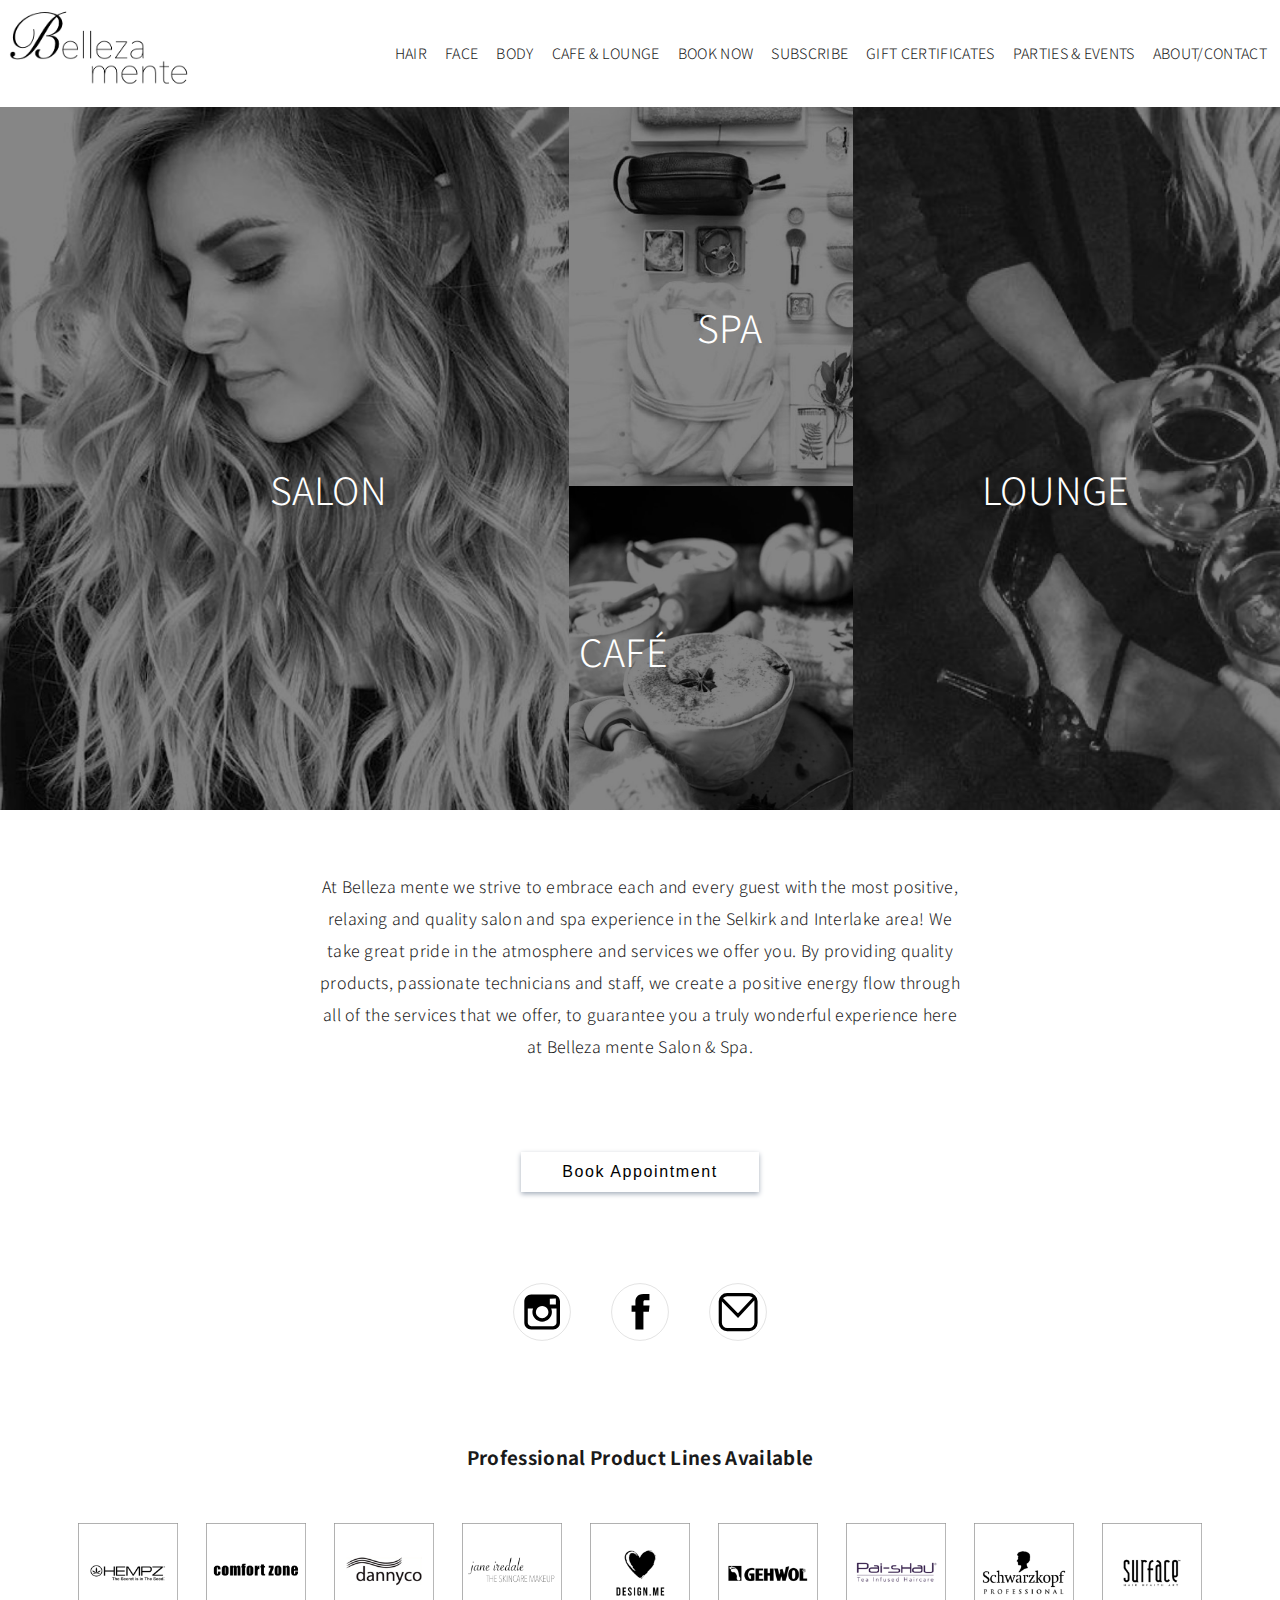
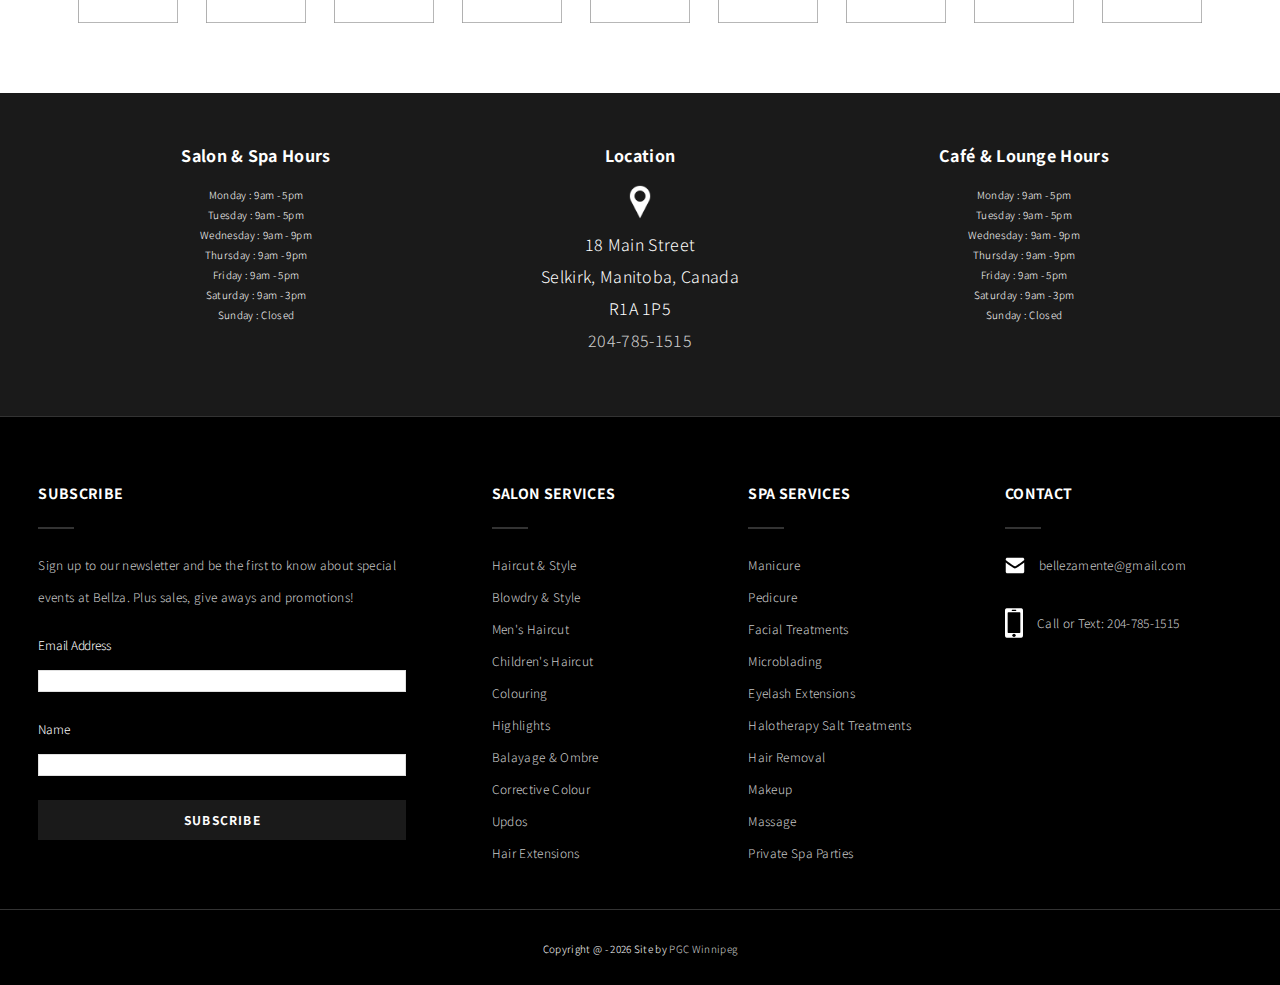
==== index.html @ ae1679a2 "remove botox" ====
<!DOCTYPE html>
<html lang="en">
    <head>
        <meta charset="UTF-8">
        <meta name="viewport" content="width=device-width, initial-scale=1, maximum-scale=1">
        <title>Belleza Mente Salon &amp; Spa </title>
        <meta name="description" content="Hair Salon, Spa, Café and lounge located in Selkirk Manitoba serving Selkirk, Winnipeg and the Interlake. Services include manicure, pedicure, massage, hair color, microblading, lash extensions &amp; more. ">
		<link href="//cdn-images.mailchimp.com/embedcode/classic-10_7.css" rel="stylesheet" type="text/css">
			<style type="text/css">
				#mc_embed_signup{clear:left; font:14px;}
				/* Add your own Mailchimp form style overrides in your site stylesheet or in this style block.
				We recommend moving this block and the preceding CSS link to the HEAD of your HTML file. */
			</style>
		<link href="./main.css" rel="stylesheet">
		<link href="https://fonts.googleapis.com/css?family=Noto+Sans+KR:300,700&display=swap" rel="stylesheet">
		<link rel="icon" href="favicon.ico" type="image/x-icon"/>
		<link rel="apple-touch-icon" sizes="180x180" href="/apple-touch-icon.png">
		<link rel="icon" type="image/png" sizes="32x32" href="/favicon-32x32.png">
		<link rel="icon" type="image/png" sizes="16x16" href="/favicon-16x16.png">
		<link rel="manifest" href="/site.webmanifest">
		
    </head>
    <body>
		<div class="homeContainer">
			<nav class="subPageNav lashPageNav aboutNav">
				<a href="index.html"><img class="logo" src="images/logo-twoline.png"></a>
				<ul class="menuLinks lashPageLinks">
					<li class="navLink"><a href="hair.html" class="link">HAIR</a></li>
					<li class="dropdown"><a href="#" class="linkStyle linksSubPages dropbtn">FACE</a>
								<div class="dropdownContent studiosDropdown">
								  <a href="make-up-and-facials.html">MAKEUP &amp; FACIALS</a>
								  <a href="lashesandbrows.html">LASHES &amp; BROWS</a>
								</div>
							</li>
					<li class="dropdown"><a href="#" class="linkStyle linksSubPages dropbtn">BODY</a>
								<div class="dropdownContent studiosDropdown">
								  <a href="hair-removal.html">HAIR REMOVAL</a>
								  <a href="massage-and-salt-therapy.html">HALO SALT THERAPY</a>
								  <a href="massage-and-salt-therapy.html">MASSAGE</a>
								  <a href="handsandfeet.html">HANDS &amp; FEET</a>
								</div>
							</li>
					<li class="navLink"><a href="cafe.html" class="link">CAFE &amp; LOUNGE</a></li>
					<li class="navLink"><a href="book.html" class="link">BOOK NOW</a></li>
					<li class="navLink"><a href="book.html#subscribe" class="link">SUBSCRIBE</a></li>
					<li class="navLink"><a href="book.html#buyGC" class="link">GIFT CERTIFICATES</a></li>
					
					<li class="navLink"><a href="events-and-parties.html" class="link">PARTIES &amp; EVENTS</a></li>
					<li class="navLink"><a href="about-contact.html" class="link">ABOUT/CONTACT</a></li>
				</ul>
			</nav>
			<div class="menu-wrap">
					<img src="images/belleza-mente-white-logo.png" class="mobileLogo">
						<input type="checkbox" class="toggler">
						<div class="hamburger"><div></div></div>
						<div class="menu">
						  <div>
							<div>
							  <ul>
								<li><a href="index.html" class="linkStyle linksSubPages current">Home</a></li>
								  <li><a href="book.html" class="linkStyle linksSubPages">Book Now</a></li>
								<li><a href="hair.html" class="linkStyle linksSubPages">Hair</a></li>
								<li><a href="handsandfeet.html" class="linkStyle linksSubPages">Hands &amp; Feet</a></li>
								<li><a href="make-up-and-facials.html" class="linkStyle linksSubPages">Makeup &amp; Facials</a></li>
								  <li><a href="lashesandbrows.html" class="linkStyle linksSubPages">Lashes &amp; Brows</a></li>
								  <li><a href="hair-removal.html" class="linkStyle linksSubPages">Hair Removal</a></li>
								  <li><a href="events-and-parties.html" class="linkStyle linksSubPages">Parties &amp; Events</a></li>
								<li><a href="book.html#subscribe" class="linkStyle linksSubPages">Subscribe</a></li>
								<li><a href="about-contact.html" class="linkStyle linksSubPages">About/Contact</a></li>
								  <li><a href="cafe.html" class="linkStyle linksSubPages">Cafe &amp; Lounge</a></li>
								<li><a href="massage-and-salt-therapy.html" class="linkStyle linksSubPages">Salt Therapy &amp; Massage</a></li>
								

							  </ul>
							</div>
						  </div>
						</div>
					  </div>
			<div class="homeGallery">
				<div class="imageContainer hairContainer"><div class="hairPic image"></div></div>
				<div class="imageText hairPicText"><a href="hair.html" class="imageText">Salon</a></div>
				<div class="imageContainer cafeContainer"><div class="cafePic image"></div></div>
				<div class="imageText cafePicText"><a href="cafe.html" class="imageText">Café</a></div>
				<div class="imageContainer loungeContainer"><div class="loungePic image"></div></div>
				<div class="imageText loungePicText"><a href="cafe.html" class="imageText">Lounge</a></div>
				<div class="imageContainer spaContainer"><div class="spaPic image"></div></div>
				<div class="imageText spaPicText"><a href="handsandfeet.html" class="imageText">Spa</a></div>
			</div>
			<img src="images/belleza-mobile-logo.png" class="blackMobileLogo">
			
			
			<div class="welcomeText">
				<p>At Belleza mente we strive to embrace each and every guest with the most positive, relaxing and quality salon and spa experience in the Selkirk and Interlake area! We take great pride in the atmosphere and services we offer you.  By providing quality products, passionate technicians and staff, we create a positive energy flow through all of the services that we offer, to guarantee you a truly wonderful experience here at Belleza mente Salon &amp; Spa.</p>
			</div>
			<div class="button lashButton"><a href="book.html"><button>Book Appointment</button></a></div>
			<div class="social">
				<a href="https://www.instagram.com/bellezamentesalonandspa/?hl=en" target="_blank">
					<svg class="socialIconSvg" width="60px" height="60px" viewBox="0 0 75 75" version="1.1" xmlns="http://www.w3.org/2000/svg" xmlns:xlink="http://www.w3.org/1999/xlink">
					<g id="Page-1" stroke="none" stroke-width="1" fill="none" fill-rule="evenodd">
						<g id="instagram" fill-rule="nonzero">
							<g id="Group" transform="translate(2.000000, 2.000000)">
								<circle id="Oval" stroke-opacity="0.145465353" stroke="#000000" cx="35.5" cy="35.5" r="35.5"></circle>
								<g id="instagram-icon" class="iconColor" transform="translate(13.000000, 13.000000)" fill="#000000">
									<path d="M36.3726,0.733235294 L9,0.733235294 C4.2453,0.733235294 0.3771,4.52470588 0.3771,9.18617647 L0.3771,18.1155882 L0.3771,36.0229412 C0.3771,40.6844118 4.2453,44.4758824 9,44.4758824 L36.3735,44.4758824 C41.1282,44.4758824 44.9955,40.6844118 44.9955,36.0229412 L44.9955,18.1147059 L44.9955,9.18529412 C44.9946,4.52382353 41.1273,0.733235294 36.3726,0.733235294 Z M38.8458,5.77411765 L39.8322,5.77058824 L39.8322,6.73323529 L39.8322,13.185 L32.2947,13.2088235 L32.2686,5.79529412 L38.8458,5.77411765 Z M16.3179,18.1147059 C17.7471,16.1761765 20.0655,14.9047059 22.6863,14.9047059 C25.3071,14.9047059 27.6255,16.1761765 29.0529,18.1147059 C29.9826,19.38 30.5397,20.9276471 30.5397,22.6041176 C30.5397,26.8491176 27.0135,30.3026471 22.6854,30.3026471 C18.3546,30.3026471 14.832,26.8491176 14.832,22.6041176 C14.8329,20.9276471 15.3882,19.38 16.3179,18.1147059 Z M40.6476,36.0220588 C40.6476,38.3347059 38.7297,40.2132353 36.3726,40.2132353 L9,40.2132353 C6.642,40.2132353 4.7241,38.3347059 4.7241,36.0220588 L4.7241,18.1147059 L11.3841,18.1147059 C10.809,19.5017647 10.4859,21.0167647 10.4859,22.6041176 C10.4859,29.1979412 15.9579,34.5661765 22.6863,34.5661765 C29.4138,34.5661765 34.8858,29.1979412 34.8858,22.6041176 C34.8858,21.0167647 34.5609,19.5017647 33.9858,18.1147059 L40.6476,18.1147059 L40.6476,36.0220588 Z" id="Shape"></path>
								</g>
							</g>
						</g>
					</g>
				</svg>
				</a>
				
				<a href="https://www.facebook.com/bellezamentesalonspa/" target="_blank"><svg class="socialIconSvg" width="60px" height="60px" viewBox="0 0 75 75" version="1.1" xmlns="http://www.w3.org/2000/svg" xmlns:xlink="http://www.w3.org/1999/xlink">
					<g id="Page-1" stroke="none" stroke-width="1" fill="none" fill-rule="evenodd">
						<g id="facebook">
							<g id="Group" transform="translate(2.000000, 2.000000)">
								<circle id="Oval" stroke-opacity="0.145465353" stroke="#000000" fill-rule="nonzero" cx="35.5" cy="35.5" r="35.5"></circle>
								<g id="facebook-icon-white-copy" class="iconColor" transform="translate(24.000000, 13.000000)" fill="#000000">
									<path d="M23.43,14.4541837 L15.785,14.4541837 L15.785,9.8494898 C15.785,8.12020408 17.033,7.71704082 17.912,7.71704082 L23.307,7.71704082 L23.307,0.114795918 L15.877,0.0881632653 C7.629,0.0881632653 5.752,5.75816327 5.752,9.38663265 L5.752,14.4541837 L0.982,14.4541837 L0.982,22.2878571 L5.752,22.2878571 L5.752,44.4544898 L15.785,44.4544898 C15.785,44.4544898 15.785,32.2218367 15.785,22.2878571 L22.555,22.2878571 L23.43,14.4541837 Z" id="Path"></path>
								</g>
							</g>
						</g>
					</g>
					</svg></a>
				<a href="index.html#emailSubscribe">
					
					<svg class="socialIconSvg" width="60px" height="60px" viewBox="0 0 75 75" version="1.1" xmlns="http://www.w3.org/2000/svg" xmlns:xlink="http://www.w3.org/1999/xlink">
						<g id="Page-1" stroke="none" stroke-width="1" fill="none" fill-rule="evenodd">
							<g id="email-logo" fill-rule="nonzero" stroke="#000000">
								<g id="Group" transform="translate(2.000000, 2.000000)">
									<circle id="Oval" stroke-opacity="0.145465353" cx="35.5" cy="35.5" r="35.5"></circle>
									<g id="instagram-icon-white-copy" transform="translate(13.000000, 13.000000)" stroke-width="4">
										<path d="M36.3726,0.733235294 L9,0.733235294 C4.2453,0.733235294 0.3771,4.52470588 0.3771,9.18617647 L0.3771,18.1155882 L0.3771,36.0229412 C0.3771,40.6844118 4.2453,44.4758824 9,44.4758824 L36.3735,44.4758824 C41.1282,44.4758824 44.9955,40.6844118 44.9955,36.0229412 L44.9955,18.1147059 L44.9955,9.18529412 C44.9946,4.52382353 41.1273,0.733235294 36.3726,0.733235294 Z" id="Shape"></path>
										<polyline id="Path-5" points="2 6.1 22.5 27 43 5"></polyline>
									</g>
								</g>
							</g>
						</g>
					</svg>
				</a>
			
			</div>
			<h3 class="productLinesHeadline">Professional Product Lines Available</h3>
			<div class="productLines">
				<img src="images/hempz-logo.png">
				<img src="images/comfort-zone-logo.png">
				<img src="images/dannyco-logo.png">
				<img src="images/jane-iredale-logo.png">
				<img src="images/design.me-logo.png">
				<img src="images/gehwol-logo.png">
				<img src="images/pai-shaw-logo.png">
				<img src="images/schwarzkopf-logo.png">
				<img src="images/surface-logo.png">
			</div>
		
		</div>
			
		<footer>
			<div class="upperFooter">
			
				<div class="locationSet">
					<h3>Salon &amp; Spa Hours</h3>
					<div class="officeHours">
						<p class="hours">Monday : 9am - 5pm</p>
						<p class="hours">Tuesday : 9am - 5pm</p>
						<p class="hours">Wednesday : 9am - 9pm</p>
						<p class="hours">Thursday : 9am - 9pm</p>
						<p class="hours">Friday : 9am - 5pm</p>
						<p class="hours">Saturday : 9am - 3pm</p>
						<p class="hours">Sunday : Closed</p>
					</div>
				</div>
				<div class="locationSet">
					<h3>Location</h3>
					<img src="images/map-icon.png" class="mapIcon">
					<p>18 Main Street</p>
					<p>Selkirk, Manitoba, Canada</p>
					<p>R1A 1P5</p>
					<p><a href="tel:2047851515">204-785-1515</a></p>
				</div>
				<div class="locationSet">
					<h3>Café &amp; Lounge Hours</h3>
					<div class="officeHours">
						<p class="hours">Monday : 9am - 5pm</p>
						<p class="hours">Tuesday : 9am - 5pm</p>
						<p class="hours">Wednesday : 9am - 9pm</p>
						<p class="hours">Thursday : 9am - 9pm</p>
						<p class="hours">Friday : 9am - 5pm</p>
						<p class="hours">Saturday : 9am - 3pm</p>
						<p class="hours">Sunday : Closed</p>
					</div>
				</div>
			</div>
			<div class="lowerFooterContainer"> 
				<div class="lowerFooter">
					<div class="footerLogo" name="emailSubscribe" id="emailSubscribe">
						<div id="mc_embed_signup">
							<h3 class="lowerFooterHeading">Subscribe</h3>
							<p class="subscriptionDescription">Sign up to our newsletter and be the first to know about special events at Bellza. Plus sales, give aways and promotions!</p>
							<form action="https://bellezamentesalon.us4.list-manage.com/subscribe/post?u=b5dc8f870463a8484b2f41b15&amp;id=987b6c4a99" method="post" id="mc-embedded-subscribe-form" name="mc-embedded-subscribe-form" class="validate" target="_blank" novalidate>
								<div id="mc_embed_signup_scroll">

							<div class="mc-field-group">
								<label for="mce-EMAIL" class="emailFormLabel">Email Address </label>
								<input type="email" value="" name="EMAIL" class="required email" id="mce-EMAIL">
							</div>
							<div class="mc-field-group">
								<label for="mce-FNAME" class="emailFormLabel">Name </label>
								<input type="text" value="" name="FNAME" class="" id="mce-FNAME">
							</div>
								<div id="mce-responses" class="clear">
									<div class="response" id="mce-error-response" style="display:none"></div>
									<div class="response" id="mce-success-response" style="display:none"></div>
								</div>    <!-- real people should not fill this in and expect good things - do not remove this or risk form bot signups-->
								<div style="position: absolute; left: -5000px;" aria-hidden="true"><input type="text" name="b_b5dc8f870463a8484b2f41b15_987b6c4a99" tabindex="-1" value=""></div>
								<div class="clear"><input type="submit" value="Subscribe" name="subscribe" id="mc-embedded-subscribe" class="button"></div>
								</div>
							</form>
						</div>
						
					</div>
					<div class="footerMenu footerChunk">
						<h3 class="lowerFooterHeading">Salon Services</h3>
						<ul>
							<li><a href="hair.html">Haircut &amp; Style</a></li>
							<li><a href="hair.html">Blowdry &amp; Style</a></li>
							<li><a href="hair.html">Men's Haircut</a></li>
							<li><a href="hair.html">Children's Haircut</a></li>
							<li><a href="hair.html">Colouring</a></li>
							<li><a href="hair.html">Highlights</a></li>
							<li><a href="hair.html">Balayage &amp; Ombre</a></li>
							<li><a href="hair.html">Corrective Colour</a></li>
							<li><a href="hair.html">Updos</a></li>
							<li><a href="hair.html">Hair Extensions</a></li>
						</ul>
					</div>
					<div class="footerMenu footerChunk">
						<h3 class="lowerFooterHeading">Spa Services</h3>
						<ul>
							<li><a href="handsandfeet.html">Manicure</a></li>
							<li><a href="handsandfeet.html">Pedicure</a></li>
							<li><a href="make-up-and-facials.html">Facial Treatments</a></li>
							<li><a href="lashesandbrows.html">Microblading</a></li>
							<li><a href="lashesandbrows.html">Eyelash Extensions</a></li>
							<li><a href="massage-and-salt-therapy.html">Halotherapy Salt Treatments</a></li>
							<li><a href="hair-removal.html">Hair Removal</a></li>
							<li><a href="make-up-and-facials.html">Makeup</a></li>
							<li><a href="massage-and-salt-therapy.html">Massage</a></li>
							<li><a href="events-and-parties.html">Private Spa Parties</a></li>
						</ul>
					</div>
					<div class="footerContact footerChunk">
						<h3 class="lowerFooterHeading">Contact</h3>
						
						<div class="emailFooter phoneFooter">
							
							<svg width="20px" height="17px" viewBox="0 0 26 22" version="1.1" xmlns="http://www.w3.org/2000/svg" xmlns:xlink="http://www.w3.org/1999/xlink">
    							<g stroke="none" stroke-width="1" fill="none" fill-rule="evenodd">
        							<g id="email-icon" fill="#fff" fill-rule="nonzero">
            							<g transform="translate(0.000000, 1.000000)">
                				<path d="M12.984,11 C11.031,11 0.969,2.891 0.969,2.891 L0.969,2 C0.969,0.896 1.865,0 2.971,0 L22.997,0 C24.104,0 25,0.896 25,2 L24.984,3 C24.984,3 15.031,11 12.984,11 Z M12.984,13.75 C15.125,13.75 24.984,6 24.984,6 L25,18 C25,19.104 24.104,20 22.997,20 L2.971,20 C1.866,20 0.969,19.104 0.969,18 L0.985,6 C0.984,6 11.031,13.75 12.984,13.75 Z" id="Shape"></path>
            					</g>
        							</g>
    									</g>
							</svg>
							<p><a href="mailto:bellezamente@gmail.com">bellezamente@gmail.com</a></p>
						</div>
						<div class="emailFooter phoneFooter">
							
							<svg width="18px" height="44px" viewBox="0 0 27 44" version="1.1" xmlns="http://www.w3.org/2000/svg" xmlns:xlink="http://www.w3.org/1999/xlink">
								<g id="Page-1" stroke="none" stroke-width="1" fill="none" fill-rule="evenodd">
									<g id="Artboard" transform="translate(-8.000000, -3.000000)" fill-rule="nonzero">
										<g id="Group" transform="translate(8.000000, 3.000000)">
											<path d="M3.8458278,-1.55376046e-16 L23.1541722,1.55376046e-16 C24.4914503,-9.02779573e-17 24.9763797,0.139238417 25.4652686,0.400699056 C25.9541574,0.662159695 26.3378403,1.04584256 26.5993009,1.53473144 C26.8607616,2.02362033 27,2.50854969 27,3.8458278 L27,40.1541722 C27,41.4914503 26.8607616,41.9763797 26.5993009,42.4652686 C26.3378403,42.9541574 25.9541574,43.3378403 25.4652686,43.5993009 C24.9763797,43.8607616 24.4914503,44 23.1541722,44 L3.8458278,44 C2.50854969,44 2.02362033,43.8607616 1.53473144,43.5993009 C1.04584256,43.3378403 0.662159695,42.9541574 0.400699056,42.4652686 C0.139238417,41.9763797 6.01853049e-17,41.4914503 -1.03584031e-16,40.1541722 L1.03584031e-16,3.8458278 C-6.01853049e-17,2.50854969 0.139238417,2.02362033 0.400699056,1.53473144 C0.662159695,1.04584256 1.04584256,0.662159695 1.53473144,0.400699056 C2.02362033,0.139238417 2.50854969,9.02779573e-17 3.8458278,-1.55376046e-16 Z" id="Rectangle" fill="#FFFFFF"></path>
											<circle id="Oval" fill="#000000" cx="13.5" cy="40.5" r="2.5"></circle>
											<rect id="Rectangle" fill="#000000" x="4" y="6" width="19" height="31" rx="1"></rect>
											<rect id="Rectangle" fill="#000000" x="10" y="2" width="7" height="2" rx="1"></rect>
										</g>
									</g>
								</g>
							</svg>
							<p><a href="tel:1-204-785-1515">Call or Text: 204-785-1515</a></p>
						
						</div>
						<div class="emailFooter phoneFooter">
							<div><span id='MTU3NjI5NTA4NTUxNw==' /><script src='https://c2t.zwt.co/click-to-text?r=MjA0Nzg1MTUxNQ==&m=&s=U21hbGw=&t=Y3VzdG9t&cb=cmdiKDI1NSUyQyUyMDI1NSUyQyUyMDI1NSk=&cf=cmdiKDAlMkMlMjAwJTJDJTIwMCk=&did=MTU3NjI5NTA4NTUxNw=='></script>
							</div>
						</div>
					</div>
				</div>
			</div>
			<div class="copyright">
				<small>
					Copyright &#64;
					<script>
						new Date().getFullYear() > 2010 && document.write(" - " + new Date().getFullYear());
                    </script>
					Site by <a class="siteBy" href="http://www.pennygibson.com" target="_blank">PGC Winnipeg</a>
				</small>
			</div>

		
		</footer>

    </body>
</html>
---- main.css ----
*{
	box-sizing: border-box;
	margin: 0;
	padding: 0;
}
body{
	font-family: 'Noto Sans KR', sans-serif, 'helvetica', 'arial';
	font-weight:300;
	letter-spacing: 0.02em;
	line-height: 2em;
	color: #1a1a1a;
}
ul  { 
	list-style: none;
	
}
a{
	text-decoration: none;
	color: #1a1a1a;
}
:focus  {
	outline: 0; 
}
img{
	max-width:100%;
	max-height: 100%;
}
h2{
	font-family:'Montserrat', sans-serif;
}
.blackMobileLogo{
	display: none;
}
.pUpperSpacer{
	padding:20px;
}
.pBottomSpacer{
	padding-bottom:20px;
}
.upperPadding{
	padding-top:40px;
}
.smallUpperSpace{
	padding-top:20px;
}
.bottomSpacer{
	padding: 40px 0;
}
.center{
	text-align:center;
}
#white{
	color: #ffffff;
}
.logo{
	align-self:center;
}
.subpageMobileLogo{
	display:none;
}
nav{
	display:flex;
}
.menuLinks{
	display:flex;
	width: 100%;
	justify-content:space-around;
	align-self:center;
	font-size:.9em;
}
.current{
	font-weight:bold;
}
.subPageNav{
	padding: 4px;
	box-shadow: 0 4px 2px -2px #ddd;
}
.subPageNav .logo{
	max-width: 190px;
}
.subPageNav a{
	width: 100%;
	text-align:center;
}
/*****************************************
MAIN NAV LINK EFFECTS
*******************************************/
.navLink {
  display: inline-block;
}

.link {
  position: relative;
  display: block;
  cursor: pointer;
}

.link:before, .link:after {
  content: '';
  position: absolute;
  width: 0%;
  height: 1px;
  top: 0;
  margin-top: -0.5px;
  background: #333;
}

.link:before {
  left: -2.5px;
}
.link:after {
  right: 2.5px;
  background: #333;
  transition: width 0.8s cubic-bezier(0.22, 0.61, 0.36, 1);
}

.link:hover:before {
  background: #333;
  width: 100%;
  transition: width 0.5s cubic-bezier(0.22, 0.61, 0.36, 1);
}

.link:hover:after {
  background: transparent;
  width: 100%;
  transition: 0s;
}
/********************************
DROPDOWN LINKS
**********************************/
li a, .dropbtn {
  display: inline-block;
  text-align: center;
 }

li.dropdown {
  display: inline-block;
}

.dropdownContent {
  display: none;
  position: absolute;
  background-color: black;
  z-index: 1;
	width:180px;
}

.dropdownContent a {
  color: white;
  padding: 12px 4px;
  text-decoration: none;
  display: block;
	
  text-align: center;
  transition: font-weight .4s ease-in-out;
}

.dropdownContent a:hover {
	font-weight:700;
}

.dropdown:hover .dropdownContent {
  display: block
}
/*****************************************
HAMBURGER MENU
*******************************************/
.menu-wrap {
  display:none;
  position: fixed;
  top: 0;
  left: 0;
  z-index: 1;
  width:100%;
  background-color:#000;
  height:60px
}

.menu-wrap .toggler {
  position: absolute;
  top: 0;
  right: 0;
  z-index: 2;
  cursor: pointer;
  width: 50px;
  height: 50px;
  opacity: 0;
}

.menu-wrap .hamburger {
  position: absolute;
  top: 0;
  right: 0;
  z-index: 1;
  width: 60px;
  height: 60px;
  padding: 1rem;
  background: black;
  display: flex;
  align-items: center;
  justify-content: center;
}

/* Hamburger Line */
.menu-wrap .hamburger > div {
  position: relative;
  flex: none;
  width: 100%;
  height: 2px;
  background: #fff;
  display: flex;
  align-items: center;
  justify-content: center;
  transition: all 0.4s ease;
}

/* Hamburger Lines - Top & Bottom */
.menu-wrap .hamburger > div::before,
.menu-wrap .hamburger > div::after {
  content: '';
  position: absolute;
  z-index: 1;
  top: -10px;
  width: 100%;
  height: 2px;
  background: inherit;
}

/* Moves Line Down */
.menu-wrap .hamburger > div::after {
  top: 10px;
}

/* Toggler Animation */
.menu-wrap .toggler:checked + .hamburger > div {
  transform: rotate(135deg);
}

/* Turns Lines Into X */
.menu-wrap .toggler:checked + .hamburger > div:before,
.menu-wrap .toggler:checked + .hamburger > div:after {
  top: 0;
  transform: rotate(90deg);
}

/* Rotate On Hover When Checked */
.menu-wrap .toggler:checked:hover + .hamburger > div {
  transform: rotate(225deg);
}

/* Show Menu */
.menu-wrap .toggler:checked ~ .menu {
  visibility: visible;
}

.menu-wrap .toggler:checked ~ .menu > div {
  transform: scale(1);
  transition-duration: .6s;
}

.menu-wrap .toggler:checked ~ .menu > div > div {
  opacity: 1;
  transition:  opacity 0.4s ease 0.4s;
}

.menu-wrap .menu {
  position: fixed;
  top: 0;
  left: 0;
  width: 100%;
  height: 100%;
  visibility: hidden;
  overflow: hidden;
  overflow-y: scroll;
  display: flex;
  align-items: center;
  justify-content: center;
}

.menu-wrap .menu > div {
  background: rgba(0, 0, 0, 0.8);
  border-radius: 50%;
  width: 200vw;
  height: 1300px;
  display: flex;
  flex: none;
  align-items: center;
  justify-content: center;
  transform: scale(0);
  transition: all 0.4s ease;
}


.menu-wrap .menu > div > div {
  text-align: center;
  max-width: 90vw;
  max-height: 100vh;
  opacity: 0;
  transition: opacity 0.4s ease;
}

.menu-wrap .menu > div > div > ul > li {
  list-style: none;
  color: #fff;
  font-size: 1.4rem;
  padding: .8rem;
}

.menu-wrap .menu > div > div > ul > li > a {
  color: inherit;
  text-decoration: none;
  transition: color 0.4s ease;
}

/*******************************************
HOME PAGE
********************************************/
.homeGallery{
	display:grid;
	grid-template-columns: repeat(9, 1fr); 
	grid-template-rows: repeat(5, 18vh);
}
.imageContainer{
	overflow: hidden;
}
.image{
	height: 100%;
	width: 100%;
	transition: all 0.5s ease;
}
.image:hover, .imageText{
	transform:scale(1.2);
}
.hairContainer{
	grid-column: 1 / 5;
	grid-row: 1 / 6;
	background-color: black;
}

.hairPic{
	background-image: url(images/hair-image.png);
	background-size:cover;
}
.cafeContainer{
	grid-column: 5 / 7;
	grid-row: 4 / 6;
	background-color:grey;
}
.cafePic{
	background-image: url(images/cafe-image.png);
	background-size:cover;
}
.loungeContainer{
	grid-column: 7 / 10;
	grid-row: 1 / 6;
	background-color:#1a1a1a;
}

.loungePic{
	background-image: url(images/lounge-image.png);
	background-size:cover;
	
}
.spaContainer{
	grid-column: 5 / 7;
	grid-row: 1 / 4 ;
	background-color:floralwhite;
}
.spaPic{
	background-image: url(images/spa-image.png);
	background-size:cover;
	}

.imageText{
	font-size: 1.4em;
	color: white;
	text-transform:uppercase;
}

.hairPicText{
	grid-column:3;
	grid-row:4;
}
.cafePicText{
	grid-column:5;
	grid-row:5;
	padding-left:20px;
}
.loungePicText{
	grid-column:8;
	grid-row: 4;
}
.spaPicText{
	grid-column:6;
	grid-row:3;
}
.bookButton{
	margin: 0 auto;
	width: 100%;
	display: flex;
	justify-content:center;
	background-color: #1a1a1a;
}
.bookButton button{
	padding: 10px 30px;
	font-size: 1em;
	letter-spacing:.1em;
	background-color:transparent;
	color: #fff;
	border: 1px solid white;
}
.social{
	width: 20%;
	margin: 90px auto;
	display: flex;
	justify-content:space-between;
}
.socialIconSvg{
	transition: all 0.8s cubic-bezier(0.22, 0.61, 0.36, 1);
}
.socialIconSvg:hover{
	transform: scale(1.2);
}
.welcomeText{
	width: 50%;
	margin: 60px auto;
	text-align:center;
}
.productLinesHeadline{
	text-align:center;
	margin: 60px auto 40px;
}
.productLines{
	display: flex;
	width: 90%;
	flex-wrap: wrap;
	margin: 0 auto;
	justify-content: space-around;

}
.productLines img{
	max-width: 120px;
	padding: 10px;
}
/******************************
FOOTER
********************************/
footer{
	width: 100%;
	background-color:#1a1a1a;
	margin-top:60px;
}

.upperFooter{
	display: flex;
	width: 90%;
	margin: 0 auto;
	justify-content:space-between;
	color: white;
}
.locationSet{
	text-align:center;
	margin:60px auto;
	width: 100%;
}

.locationSet h3{
	margin:-14px 0 14px;
	font-size: 16px;
}
.officeHours{
	margin-top:14px;
	line-height: 20px;
}

.officeHours p{
	font-size:10px;
}
.mapIcon{
	max-height: 34px;
}
.lowerFooterContainer{
	background-color:#000;
	border-top:1px solid #333333;
	border-bottom: 1px solid #333333;
	padding: 40px 0;
	color:rgba(255, 255, 255, .80);
	font-size:12px;
}
.lowerFooter h3{
	color: white;
	text-transform:uppercase;
	padding: 20px 0;
}

footer a{
	color:rgba(255, 255, 255, .80);
}
.lowerFooter{
	width: 80%;
	margin: 0 auto;
	display: flex;
	justify-content: space-between;
}
.footerLogo{
	flex:2;
}
.footerChunk{
	flex: 1;
	margin: 0 20px;
}
.lowerFooterHeading{
	position: relative;
}
.lowerFooterHeading:after{
	content: "";
    position: absolute;
    width: 36px;
    height: 2px;
    bottom: 0;
    left: 0;
	background: #fff;
	opacity: 0.2;
}
.footerMenu ul, .footerNews p, .phoneFooter{
	margin-top: 20px;
}
.emailFooter{
	display: flex;
}
.emailFooter svg{
	align-self:center;
}
.emailFooter p{
	align-self:center;
	padding-left:14px;
}
footer a:hover{
	background: -webkit-linear-gradient( left,#232FAE,#A51FBC);
  	-webkit-background-clip: text;
	-webkit-text-fill-color: transparent;
}
.copyright{
	color:white;
	text-align:center;
	padding: 20px 0;
	background-color: #000;
}
small{
	font-size:10px;
}
.siteBy{
	transition: all .4s ease-in-out;
}
.siteBy:hover{
	font-size:12px;
}
/*************************
HAIR PAGE
**************************/
.hairServices{
	width: 96%;
	margin: 90px auto;
	display: flex; 
	justify-content:space-around;
	flex-wrap:wrap;
}
.servicesInner{
	display: flex;
	justify-content:space-around;
	flex-wrap:wrap;
	margin: 0 auto;
	width: 100%;
}
.serviceList{
	background-color:#1a1a1a;
	width: 23vw;
	min-width:330px;
	color: white;
	padding: 40px 14px;
	margin: 10px auto;
}
.serviceList h3{
	font-family: 'Montserrat', sans-serif;
	font-weight: 500;
	text-align:center;
	margin-bottom: 10px;
}

.serviceList p{
	font-size:.9em;
}
.underline{
	width: 100%;
	margin-bottom: 20px;
}
.preAppointment{
	margin: 90px auto;
	display: grid;
	grid-template-columns: repeat(9, 1fr); 
	grid-template-rows: repeat(4, 1fr);
	box-shadow:0 0 6px #A4ADBA;
	max-width:1400px;
}
.appointmentImage{
	background-image:url(images/long-brown-hair.jpg);
	background-size:cover;
	grid-column: 1 / 5;
	grid-row: 1 / 5;
}
.appointmentText{
	grid-column: 5 / 10;
	grid-row: 1 / 5;
	padding: 60px;
	}
.appointmentText h3{
	font-family:'Montserrat', sans-serif;
	text-align:center;
	margin-bottom:20px;
}
.appointmentText span{
	font-size: .8em;
}

.appointmentSub{
	margin-bottom: 40px;
}
.depositRequired{
	padding-top:20px;
	text-align:center;
}
.button{
	width: 100%;
	margin: 90px auto;
	display: flex;
	justify-content:center;
}
.button button{
	padding: 10px 40px;
	font-size:1em;
	letter-spacing: .1em;
	border: 1px solid transparent;
	background: transparent;
	box-shadow:0 2px 5px 0 #A4ADBA;
	transition:all 0.3s ease;
}

.button button:hover{
	box-shadow:0 5px 5px 0 #A4ADBA;
	border-color:#EEF0F2;
}
.browsTitle{
	text-align:center;
	font-weight:300;
	font-size:2.5em;
	padding-top:180px;
	font-family:'Montserrat', sans-serif;
}
.lashPic{
	align-self:center;
}
.lashButton{
	margin-bottom:60px;
}
.lashPageNav{
	flex-direction:row;
	justify-content:space-between;
	position: fixed;
	top:0;
	left:0;
	right:0;
	background-color:white;
	z-index:10;
}
.lashPageNav a{
	width: auto;
}
.lashPageLinks{
	width: 70%;
}
.lashServicesContainer{
	width:100%;
	margin: 60px auto;
	justify-content:center;
}
.lashServiceList{
	margin:0;
	padding:10px;
	flex:1;
}
/******************************
HANDS AND FEET PAGE
*******************************/
.handsAndFeetContainer{
	display: grid;
	grid-template-columns: repeat(8, 1fr); 
	grid-template-rows: repeat(6, 1fr);
	margin: 60px auto;
	max-width: 1500px;
}

.manicureIntro{
	grid-column: 3 / 9;
	display: flex;
	background-color:black;
	color:white;
}
.nailsImage{
	grid-column: 1 / 3;
	grid-row: 1 / 4;
	background-image:url(images/spa-manicure.jpg);
	background-size:cover;
	background-position:center;
}
.nailsInfo{
	grid-column: 3 / 9;
	grid-row: 2 / 4;
	padding: 20px;
	display: flex;
	flex-wrap:wrap;
}

.feetImage{
	grid-column: 7 / 9;
	grid-row: 4 / 7 ;
	background-image:url(images/pedicure.jpg);
	background-size:cover;
	background-position:center;
	margin-top:20px;
}
.feetIntro{
	margin-top:20px;
	grid-column: 1 / 7;
	grid-row: 4 / 5 ;
	background-color:black;
	color:white;
	display: flex;
}

.feetInfo{
	grid-column: 1 / 7;
	grid-row: 5 / 7;
	display:flex;
	flex-wrap:wrap;
	padding: 20px;

}
.introInner{
	align-self:center;
	padding: 0 20px;
}

.nailPrices1, .nailPrices2{
	flex: 1;
	padding: 10px 30px;
}
.handsTitle{
	text-align:center;
}
.manicure, .subPricing{
	display: flex;
	justify-content:space-between;
}
.manicureWithSub{
	flex-direction:column;
}
/*************************
MAKE UP AND FACIALS PAGE
**************************/
.faceContainer{
	width: 80%;
	margin: 60px auto;
	display: flex;
}
.facialContainer{
	padding-right: 20px;
	flex: 3;
}
.facialImageContainer{
	width: 100%;
	flex: 2;
	max-height:800px;
	display: grid;
	padding-left:20px;
	grid-gap:20px;
	grid-template-columns: repeat(2, 1fr); 
	grid-template-rows: repeat(3, 1fr);
}
.makeupInfo{
	padding-bottom:20px;
}
.makeupInfo h3{
	padding-bottom:10px;
}
.priceList{
	display: flex;
	justify-content: space-between;
	width: 76%;
}
.makeup1, .makeup2, makeup3, .massage1, .massage2, .massage3, .waxing1, .waxing2, .waxing3, .party1, .party2, .party3{
	background-size:cover;
	background-position:center;
}
.makeup1{
	background-image:url(images/facial.jpg);
	grid-column:1 / 3;
	grid-row: 1 / 3;
	
}
.makeup2{
	background-image:url(images/makeup-application.jpg);
	grid-column:1 / 2;
	grid-row: 3 / 4;
}
.makeup3{
	background-image:url(images/makeup-.jpg);
	grid-column:2 / 3;
	grid-row: 3 / 4;
}
.facial h4{
	padding: 10px 0;
}

/******************************
MASSAGE AND SALT THERAPY PAGE
*******************************/
.massage1{
	background-image:url(images/massage.jpg);
	grid-column:1 / 3;
	grid-row: 1 / 3;
}
.massage2{
	background-image:url(images/salt-therapy.jpg);
	grid-column:1 / 2;
	grid-row: 3 / 4;
}
.massage3{
	background-image:url(images/massage3.jpg);
	grid-column:2 / 3;
	grid-row: 3 / 4;
}

/******************************
HAIR REMOVAL
*******************************/
.waxing1{
	background-image:url(images/body-sugaring.jpg);
	grid-column:1 / 3;
	grid-row: 1 / 3;
}
.waxing2{
	background-image:url(images/waxing.jpg);
	grid-column:1 / 2;
	grid-row: 3 / 4;
}
.waxing3{
	background-image:url(images/hair-removal.jpg);
	grid-column:2 / 3;
	grid-row: 3 / 4;
}

/******************************
CONTACT ABOUT PAGE
*******************************/
.backgroundContainer{
	background-image:url(images/selkirk-salon.jpg);
	background-size: cover;
	height: 70vh;
	background-attachment: fixed;
  	background-position: center;
  	background-repeat: no-repeat;
}
.aboutNav{
	box-shadow: none;
}
.aboutContactContainer{
	display: flex;
	width: 90%;
	margin: 60px auto;
	align-items:flex-start;
}

.contact{
	display: flex;
	flex-direction:column;
	justify-content: center;
	flex: 1;
	border-right: 1px solid #1a1a1a;
}
.about{
	flex: 3;
}
.aboutInner{
	width: 90%;
	margin: 0 auto;
	
}
.contactHeader{
	text-align:center;
	padding-bottom:60px;
	font-family: 'Montserrat', sans-serif;
}
.contactInfo{
	display: flex;
	justify-content: space-between;
	padding: 20px 30px;
}
.contactInfo img{
	align-self:center;
}
.phoneImage{
	max-width: 30px;
}
.emailImage{
	max-height: 40px;
}
.contactSocial{
	width: 90%;
	margin: 40px auto;
}
.contactBookButton{
	margin: 20px auto;
}
.staffInsta{
	margin-right:14px;
}
.stylist{
	font-family: 'Montserrat', sans-serif;
}

.stylistTitle{
	font-family: 'Montserrat', sans-serif;
}
.staffTitle{
	padding-left:20px;
}
.melImage{
	align-self:center;
	max-width:300px;
	margin-left: 30px;
	float:right;
	box-shadow:0 0 6px #A4ADBA;
}
.staff{
	display: flex;
	width: 90%;
	margin: 0 auto;
	align-items:flex-start;
	flex-wrap:wrap;
}
.stylistName{
	padding:20px 0;
}
.staffBio{
	display: flex;
	flex-direction:column;
	justify-content:center;
	padding:20px;
	
}
.staffBio img{
	align-self:center;
}

/******************************
PARTIES & EVENTS PAGE
*******************************/
.party1{
	background-image:url(images/private-spa-party.jpg);
	grid-column:1 / 3;
	grid-row: 1 / 3;
}
.party2{
	background-image:url(images/yoga-class.jpg);
	grid-column:1 / 2;
	grid-row: 3 / 4;
}
.party3{
	background-image:url(images/spa-party-2.jpg);
	grid-column:2 / 3;
	grid-row: 3 / 4;
}

/******************************
THANK YOU PAGE
*******************************/
.thankYouBackground{
	background-image:url(images/thank-you.png);
	background-size: cover;
	height: 100vh;
	background-attachment: fixed;
  	background-position: center right;
  	background-repeat: no-repeat;
}
.thankYouText{
	position: absolute;
	top:30%;
	color:white;
	text-align:center;
	width:100%;
	font-family: 'Montserrat', sans-serif;
}
.thankYouHeading{
	font-size: 5em;
	padding: 60px 0;
}
.thankYouText h2{
	font-size:2em
}
.thankYouText h3{
	width: 40%;
	margin: 0 auto;
}


/******************************
BOOK PAGE GIFT CERTIFICATES AND SUBSCRIBE
*******************************/
.bookPageContainer{
	margin: 60px auto;
}
.bookPageOptions{
	display: flex;
	margin: 0 auto;
	width: 90%;
	justify-content: space-between;
}
.bookPageContact{
	display: flex;
	flex-direction: column;
	align-items:center;
	background-color:#f7f7f7;
	padding: 20px;
	flex:1;
	margin: 0 20px;
	text-align:center;
}
.bookPageTitles{
	padding: 90px 0 40px;
}
.bookPageContact img{
	margin: 30px 20px;
}
.bookPageEmail{
	flex:2;
}
.bookPageTitle{
	padding: 60px 0 40px;
}
.bookPageSubscribe{
		width: 40%;
		margin: 0 auto;
		max-width: 500px;
	}
.paypalForm{
	margin: 0 auto;
	width: 500px;
}
.paypalTable{
	width: 100%;
}
.paypalButton{
	padding-left:40%;
	padding-top:20px;
}
.paypalTitle{
	font-family: 'Montserrat', sans-serif;
}
.gcConditions{
	width: 50%;
	margin: 0 auto;
	font-size:.9em;
	text-align:center;
}
/******************************
CAFE AND LOUNGE PAGE
*******************************/
.cafePageContainer{
	width: 80%;
	margin: 160px auto 40px;
	display: flex;
}
.cafeContent{
	flex:1;
	width: 90%;
	margin: 0 40px 0 auto;
}
.cafeTitle{
	text-align:left;
	padding: 0 0 40px;
}
.cafeImages{
	flex:2;
	display: grid;
	grid-gap:20px;
	grid-template-columns: repeat(6, 1fr); 
	grid-template-rows: 1fr 2fr 1fr;
}
.cafe1, .cafe2, .cafe3, .cafe4, .cafe5, .cafe6, .cafe7{
	background-size:cover;
	background-position:center;
}
.cafe1{
	background-image:url(images/cafe2.jpg);
	grid-column:1 / 4;
	grid-row: 1 / 2;
}
.cafe2{
	background-image:url(images/cafe1.jpg);
	grid-column:4 / 7;
	grid-row: 1 / 2;
}
.cafe3{
	background-image:url(images/cafe3.jpg);
	grid-column:1 / 3;
	grid-row: 2 / 3;
}
.cafe4{
	background-image:url(images/cafe4.jpg);
	grid-column:3 / 5;
	grid-row: 2/ 3;
}
.cafe5{
	background-image:url(images/cafe7.jpg);
	grid-column:5 / 7;
	grid-row: 2 / 3;
}
.cafe6{
	background-image:url(images/cafe6.jpg);
	grid-column:1 / 4;
	grid-row: 3 / 4;
}
.cafe7{
	background-image:url(images/cafe5.jpg);
	grid-column:4 / 7;
	grid-row: 3 / 4;
}
.cafeFood{
	line-height: 36px;
}
.socialInfo{
	font-weight: bold;
	font-size: 1.1em;
}
.cafeSocial{
	width: 50%;
	margin: 20px auto;
	justify-content:space-between;
}
/******************************************
CONTACT FORM
---------------------------------------- */
.contactForm{
	margin: 40px auto;
}
.contactHeading{
	text-align:center;
	font-size:1.3em;
	font-family: 'Montserrat', sans-serif;
}
::-webkit-input-placeholder { color: #1a1a1a; }
:-moz-placeholder { color: #1a1a1a; }
::-moz-placeholder { color: #1a1a1a; }
:-ms-input-placeholder { color: #1a1a1a; }

.text-light ::-webkit-input-placeholder { color: #ffffff; }
.text-light :-moz-placeholder { color: #ffffff; }
.text-light ::-moz-placeholder { color: #ffffff; }
.text-light :-ms-input-placeholder { color: #ffffff; }

input[type=text], input[type=password], input[type=email], textarea {
	font-weight: 300;
	font-size: 14px;
	background: #ffffff;
	border: 1px solid #e0e0e0;
	line-height: 22px;
	height: 22px;
	color: #1a1a1a;
	padding: 10px;
	transition: all 200ms ease;
	border-radius: 0px;
	-moz-border-radius:0x;
	-khtml-border-radius:0px;
	-webkit-border-radius:0px;
	resize: none;
	}
	.text-light input[type=text], .text-light input[type=password], .text-light input[type=email], .text-light textarea { border-color: #3d3d3d; color: #ffffff; background: #0f0f0f; }

input[type=text]:focus, input[type=password]:focus, input[type=email]:focus, textarea:focus { border-color: #1a1a1a; }
.text-light input[type=text]:focus, .text-light input[type=password]:focus, .text-light input[type=email]:focus, .text-light textarea:focus { border-color: #ffffff; }

input.false[type=text], input.false[type=password]:focus, input.false[type=email], textarea.false {
	border-color: #fa4d5a;
}

input[type=text], input[type=password], input[type=email] {
	width: 100%; max-width: calc(100% - 22px);
}
textarea { 
	width: 100%; min-height: 100px; max-width: calc(100% - 22px); 
}

input[type=submit], input[type=button] {
	cursor: pointer;
	-moz-border-radius:0x;
	-khtml-border-radius:0px;
	-webkit-border-radius:0px;
	border-radius: 0px;
	display: inline-block;
	font-weight: 700;
	font-size: 11px;
	line-height: 22px;
	letter-spacing: 0.1em;
	text-transform: uppercase;
	text-align: center;
	margin-bottom: 5px;
    transition: all 0.4s ease;
	color: #ffffff;
	padding: 10px 40px;
	background: #1a1a1a;
	border: none;
	position: relative;
	top: -1px;
	-webkit-appearance: none;
	-moz-appearance: none;
	appearance: none;
	}
	
input[type=submit]:hover, input[type=button]:hover{ 
	background: linear-gradient(to right,#232FAE,#A51FBC);
	color: #ffffff;  
}

label {
	letter-spacing: -0.02em;
	width: 100%;
	color: #1a1a1a;
	display: block;
	}
	
label abbr {
	color: #361449;
	text-decoration: none;
	}

form {
	margin-top: 30px;
	}

form .form-row {
	margin-top: 20px;
	position: relative;
	}
	

.form-row.hidden {
	display: none;
	}

form .form-submit {
	margin-top: 30px;
	}
.submitButton{
	text-align:center;
}


/* Chech formular */
.check-error input[type=text], .check-error input[type=password], .check-error input[type=email], .check-error textarea,
input[type=text].check-error , input[type=password].check-error , input[type=email].check-error , textarea.check-error {
	border-color: #ff4b14;
	}
.form-note {
	display: none;
	}

.address{
	margin: 90px auto;
	max-width: 80%;
}

.map{
	text-align:center;
}
iframe{
	max-width: 100%;
}
.otherLinks{
	font-weight:bold;
	background: -webkit-linear-gradient( left,#390C88,#B122E1);
  	-webkit-background-clip: text;
	-webkit-text-fill-color: transparent;
}
/******************************
EMAIL SIGN UP FORM
*******************************/
#mc_embed_signup{
	width: 90%;
	
}
#mc_embed_signup form{
	padding: 0;
}
.clear{
	text-align:center;
	max-width: calc(100% - 22px);
}
.emailFormLabel{
	padding: 16px 0 4px;
	color: white;
}
#mc-embedded-subscribe{
	margin: 20px auto;
}
.subscriptionDescription{
	margin-top:20px;
}
#mc-embedded-subscribe-form{
	margin-top:0;
}
.blackFormLabel{
	color: #1a1a1a;
}
#mc_embed_signup input{
	border-radius: 0;
}
#mc_embed_signup .mc-field-group{
	width: 100%;
}
#mc_embed_signup .button{
	background-color:#1a1a1a;
	font-size:12px;
	border-radius: 0;
	padding: 0;
	font-size:1em;
	letter-spacing: .1em;
	display: block;
	margin: 20px auto;
	width: 100%;
	font-family:'Noto Sans KR', sans-serif, 'helvetica', 'arial';
	height:40px;
	-webkit-appearance: none;
	-moz-appearance: none;
	appearance: none;
}

/******************************
MEDIA QUERIES
*******************************/
@media(max-width:1300px){
	.lowerFooter{
		width:94%;
	}
	.faceContainer{
		width: 90%;
	}
}
@media(max-width:1250px){
	.lashPic{
		order:3;
	}
	.lashPageLinks{
		width: 84%;
	}
	.aboutContactContainer{
		width: 96%;
	}
	.contactInfo{
		padding: 20px 10px 20px 0;
	}
	.nailsImage{
	grid-column: 1 / 3;
	grid-row: 1 / 3;
	}
}
@media(max-width:1200px){
	.lashPic{
		margin-top:30px;
	}
	.cafePageContainer{
	width: 90%;
	}
	.menu-wrap{
		display:block;
	}
	.hairServices{
		margin: 0 auto;
	}
	.hairContainer{
		background-color:white;
	}
	nav{
		display:none;
	}
	.browsTitle{
		padding: 0px;
		font-size: 1.6em;
	}
	.subpageMobileLogo{
		display: block;
		max-width: 300px;;
		margin:80px auto 30px;
	}
	.contactHeader{
		padding:20px 0;
		font-size:1.8em;
	}
	.cafePageContainer{
		margin: 0 auto;
		width:96%;
	}
	.cafeImages{
		max-height:800px;
	}
}
@media(max-width:1060px){
	.aboutContactContainer{
		flex-direction: column;
		align-items: baseline;
	}
	.contactContainer{
		margin: 0 auto;
	}
	.contact{
		width: 70%;
		margin: 0 auto;
		border-right: 1px solid white;
	}
	.staffTitle{
		padding-left:0;
	}
	.staffBio{
		padding:0;
	}
	.faceContainer{
		flex-direction:column;
		margin: 0 auto;
	}
	.backgroundContainer{
		display: none;
	}
	.priceList{
		width: 100%;
	}
	.facialContainer{
		padding: 0;
		order:2;
		padding-top:20px;
	}
	.facialImageContainer{
		padding-left:0;
		padding-top:30px;
		order:1;
		grid-gap:10px;
		grid-template-columns: repeat(2, 1fr); 
		grid-template-rows: repeat(2, 100px);
	}
	.makeup1, .massage1, .waxing1{
		grid-column:1 / 2;
		grid-row: 1 / 3;
	
	}
	.makeup2, .massage3, .waxing2{
		grid-column:2 / 3;
		grid-row: 1 / 3;
		}
	.makeup3, .massage2, .waxing3{
		display:none;
		}
	.bookPageOptions{
		width: 96%;
	}
	.bookPageContact{
		margin: 0 12px;	
		}
	.handsAndFeetContainer{
		display: flex;
		flex-direction:column;
		margin:30px auto;
	}
	.manicureIntro, .feetIntro{
		background-color:white;
		color: #1a1a1a;
		padding: 0 30px;
	}
	.nailsInfo, .feetInfo{
		flex-direction: column;
	}
	
}
@media(max-width:1000px){
	.social{
		width:70%;
	}
	.lowerFooterContainer{
		padding: 20px 0;
	}
	.lowerFooter{
		flex-direction:column;
	}
	#mce-EMAIL{
		max-width: 100%;
	}
	#mce-FNAME{
		max-width: 100%;
	}
	.clear{
		max-width: 100%;
	}
	#mc_embed_signup{
		width: 70%;
		margin: 0 auto;
	}
	.footerChunk{
		width: 70%;
		margin: 0 auto;
	}
	small{
		font-size:12px;
	}
	.bookPageSubscribe{
		width: 60%;
	}
	.appointmentText{
		padding: 20px 10px;
		grid-column: 1 / 10;
	}
	.appointmentSub{
		margin-bottom: 0;
	}
	.innerAppointment{
		text-align:center;
	}
	.appointmentImage{
		opacity:.2
	}
}
@media(max-width:800px){
	.bookPageOptions{
		width: 80%;
		flex-direction:column;
	}
	.bookPageContact{
		margin: 12px auto;	
		}
	.homeGallery{
		display:none;
	}
	.blackMobileLogo{
		display: block;
		max-width: 70%;
		margin:100px auto 0;
	}
	.mobileLogo{
		display:none;
	}
	.welcomeText{
		margin: 30px auto;
	}
	.lashServicesContainer{
		margin: 20px auto;
	}
	.aboutContactContainer{
		margin: 0 auto;
	}
	.cafeSocial{
		width:40%;
	}
	.thankYouText{
		top:20%;
	}
	.thankYouText h3{
		width: 80%;
	}
}
@media(max-width:750px){
	.upperFooter{
		flex-direction: column;
		padding: 30px 0;
	}
	.locationSet{
		margin: 20px auto 10px;
	}
	.bookPageTitle{
	padding: 40px 0;
	}
	
	.hairContainer{
		padding: 10px 0;
	}
	.button{
		margin: 60px auto;
	}
	.social{
		margin: 30px auto;
	}
	.welcomeText{
		width: 80%;
	}
	.melImage{
		max-width: 180px;
		margin-left: 10px;
	}
	.contactHeader{
		font-size:1.2em;
	}
	.phoneImage, .emailImage{
		max-width: 20px;
	}
	.contactInfo{
		padding: 20px 0;
	}
	.preAppointment{
		margin: 0 auto;
	}
	.productLinesHeadline{
		display:none;
	}
	.productLines{
		display:none;
	}
	.cafePageContainer{
		flex-direction:column;
	}
	.cafeImages{
		height:200px;
		order:1;
		grid-gap:0;
	}
	.cafeContent{
		order:2;
		margin: 0 auto;
	}
	.cafeTitle{
		text-align:center;
		padding-top:30px;
	}
	.socialInfo{
		text-align:center;
	}
	.cafe2, .cafe3, .cafe5, .cafe6, .cafe7{
		display:none;
	}
	.cafe1{
		grid-row: 1 / 7;
	}
	.cafe4{
		grid-column:4/7;
		grid-row: 1 / 7;
	}
}
@media(max-width:600px){
	.makeup2, .massage1, .waxing1{
		grid-column:1 / 3;
		grid-row: 1 / 3;
	
	}
	.makeup1, .massage3, .waxing2{
		display:none;
		}
	.paypalForm{
		width: 90%;
	}
	.appointmentImage{
		grid-column: 1 / 10;
	}
	.gcConditions{
		width: 80%;
	}
}
@media(max-width:650px){
	.lashPic{
		order:2;
		margin-top:0;
	}
	.serviceList1{
		order:1
	}
	.serviceList2{
		order:3;
	}
	.welcomeText{
		width:90%;
		margin: 30px auto;
	}
	.contactSocial{
		width: 100%;
	}
	.thankYouBackground{
		background-image:url(images/thank-you-mobile.png);
	}
	
}
@media(max-width:500px){
	#mc_embed_signup{
		width: 90%;
	}
	.footerChunk{
		width: 90%;
	}
	.bookPageOptions{
		width: 90%;
	}
	.bookPageSubscribe{
		width: 80%;
	}
	.manicureIntro, .feetIntro, .nailPrices1, .nailPrices2, .nailsInfo, .manicureIntro, .feetIntro{
		padding: 0 10px;
	}
	
	
	
}
@media(max-width:400px){
	.browsTitle{
		font-size:1.8em;
	}
	.contact{
		width: 90%;
	}
	.paypalButton{
		padding-left:0;
	}
}
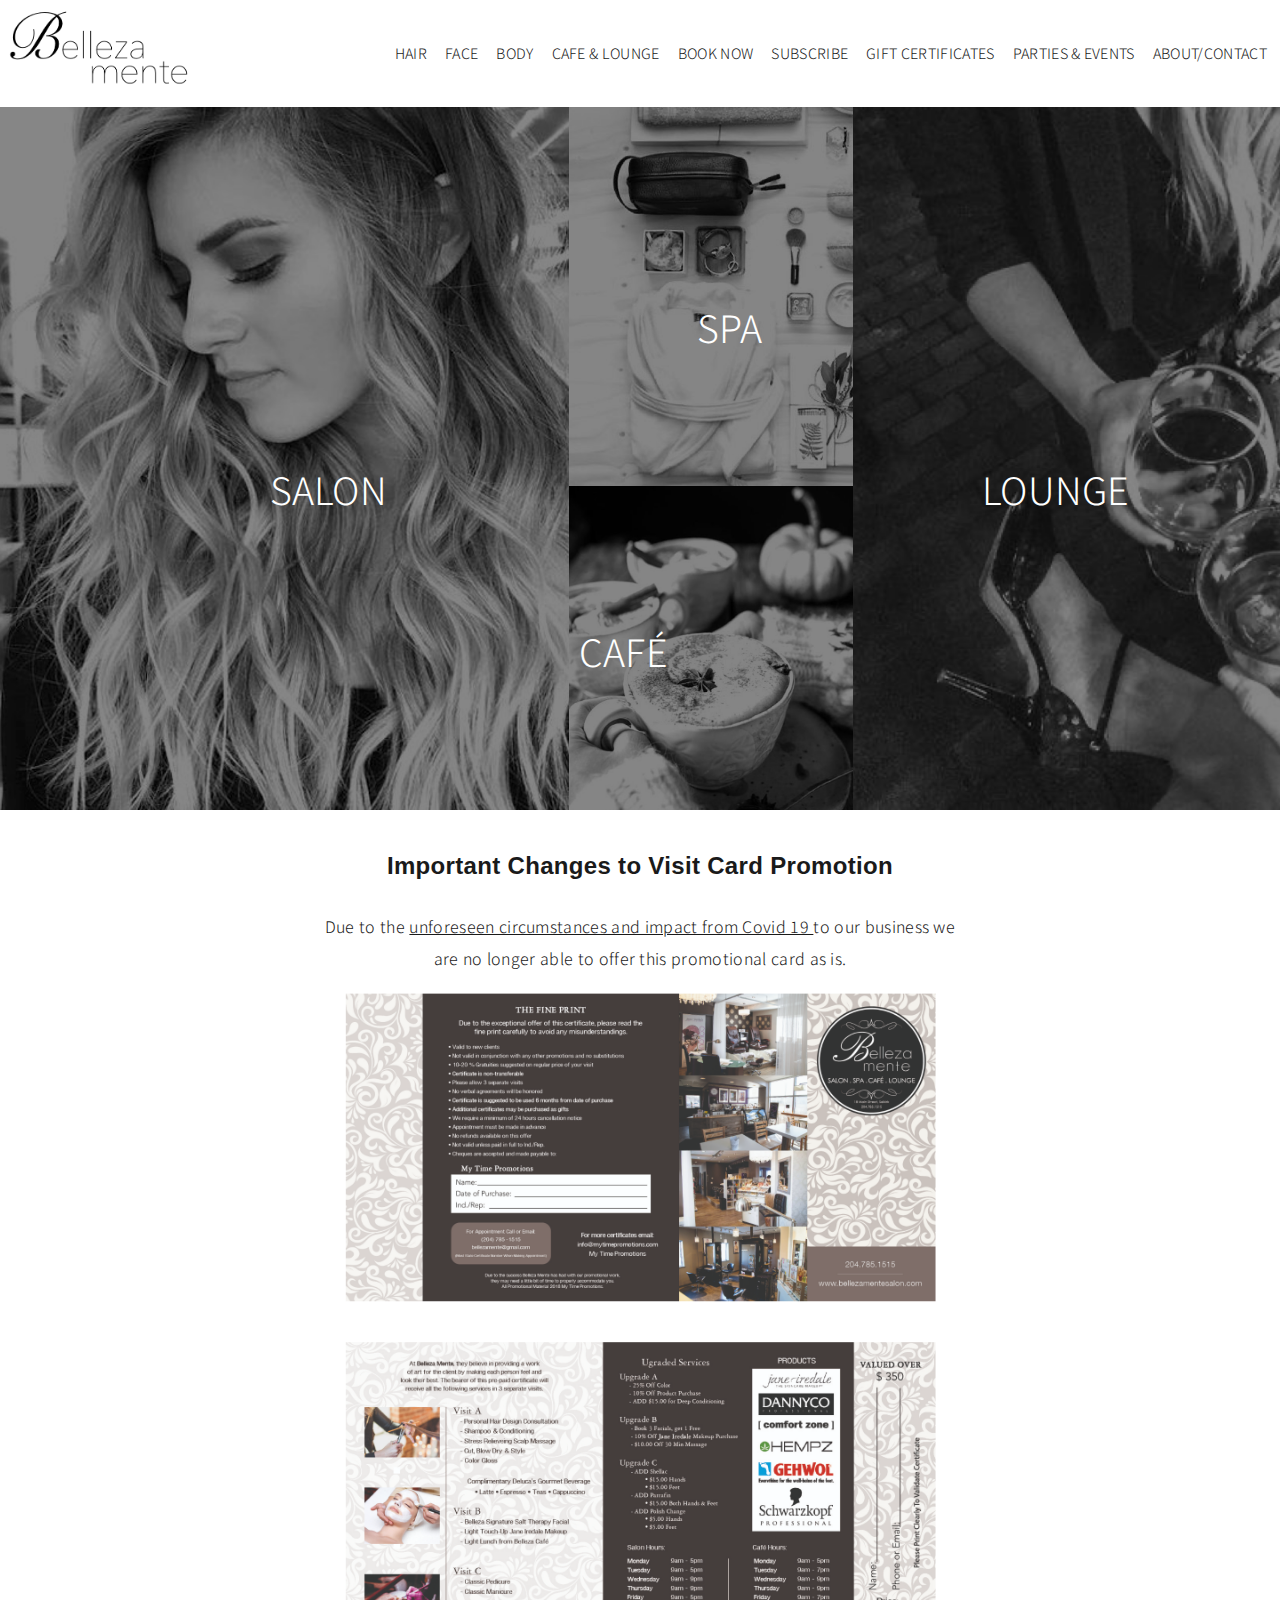
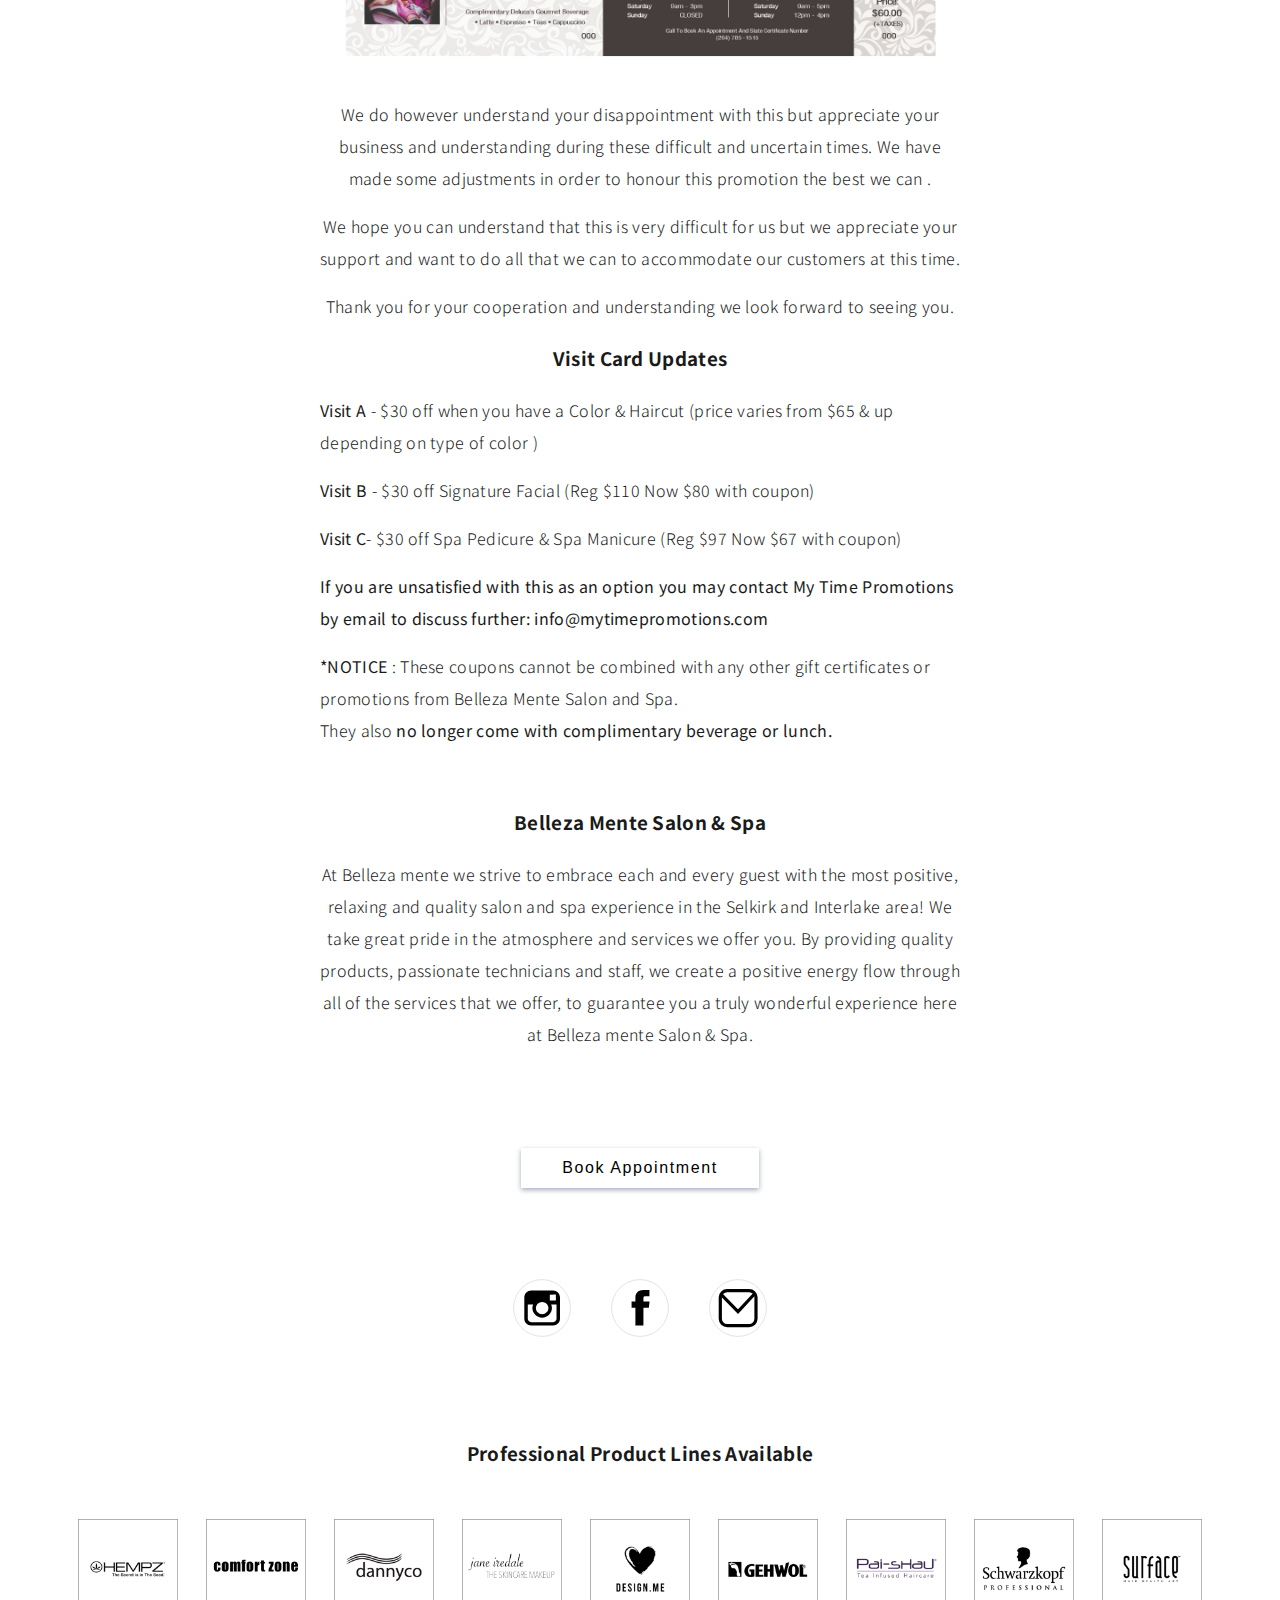
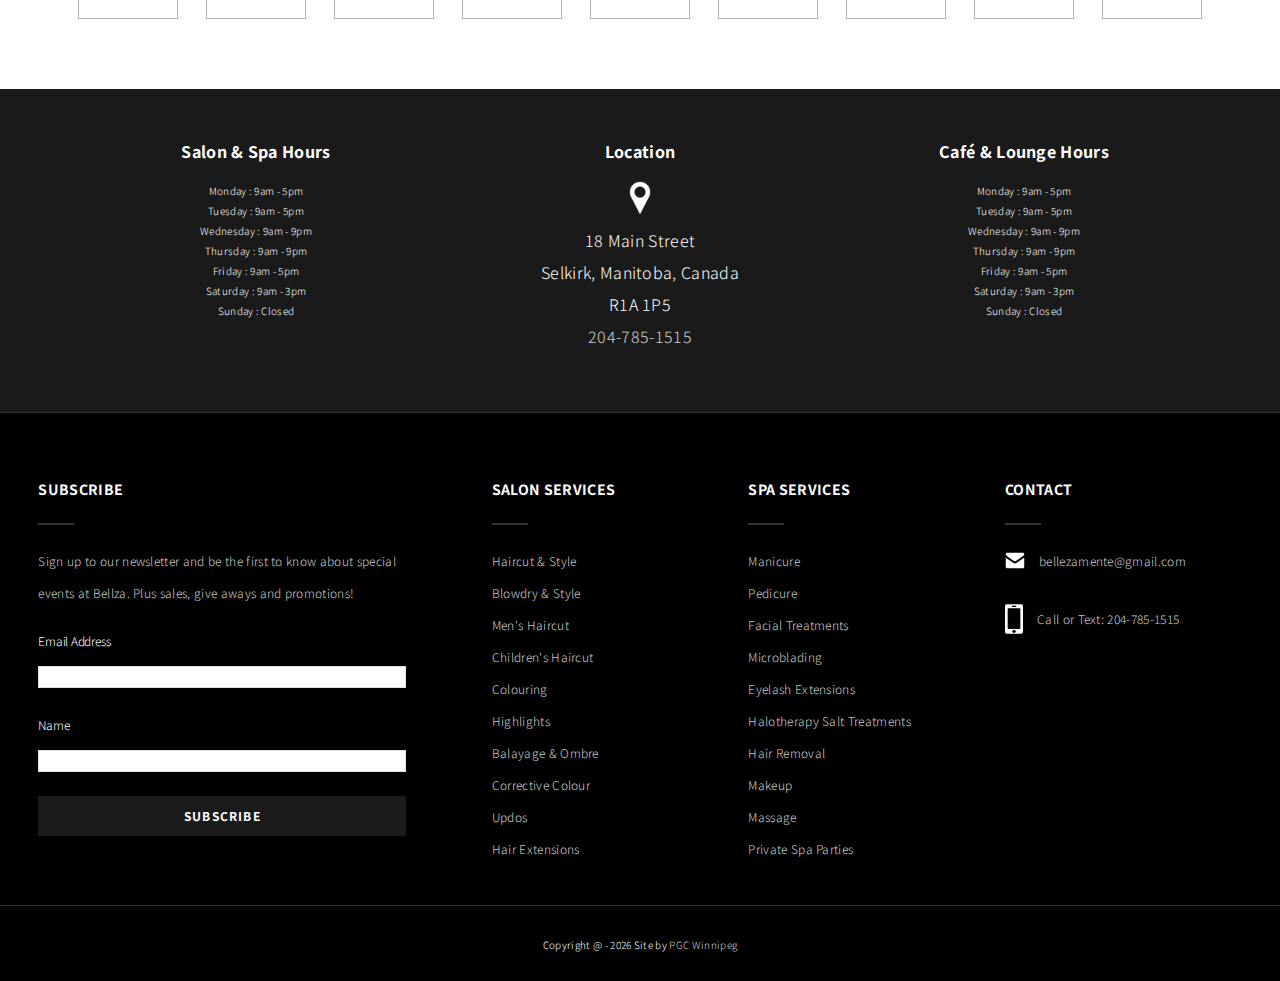
==== commit 5c57367d: "Merge pull request #14 from pennygibson/master" ====
--- a/index.html
+++ b/index.html
@@ -88,8 +88,28 @@
 			</div>
 			<img src="images/belleza-mobile-logo.png" class="blackMobileLogo">
 			
-			
 			<div class="welcomeText">
+				<h2>Important Changes to Visit Card Promotion</h2>
+				<p>Due to the <span class="covid"> unforeseen circumstances and impact from Covid 19 </span>to our business we are no longer able to offer this promotional card as is.  </p>
+				<img src="images/visit-card.png">
+				<p>We do however understand your disappointment with this but appreciate your business and understanding during these difficult and uncertain times. We have made some adjustments in order to honour this promotion the best we can .</p>
+				<p>We hope you can understand that this is very difficult for us but we appreciate your support and want to do all that we can to accommodate our customers at this time.</p>
+				<p>Thank you for your cooperation and understanding we look forward to seeing you.</p>
+				
+				<h3>Visit Card Updates</h3>
+				<p class="update"><b>Visit A</b> - $30 off when you have a Color &amp; Haircut (price varies from $65 &amp; up depending on type of color )</p>
+				<p class="update"><b>Visit B</b> - $30 off Signature Facial (Reg $110 Now $80 with coupon)</p>
+				<p class="update"><b>Visit C</b>- $30 off Spa Pedicure &amp; Spa Manicure (Reg $97 Now $67 with coupon)</p>
+				
+				<p class="update"><b>If you are unsatisfied with this as an option you may contact My Time Promotions by email to discuss further: info@mytimepromotions.com</b></p>
+				
+				<p class="update"><b>*NOTICE</b> : These coupons cannot be combined with any other gift certificates or promotions from Belleza Mente Salon and Spa. <br>They also <b>no longer come with complimentary beverage or lunch.</b></p>
+				
+			
+			</div>
+			
+			<div class="welcomeText">
+				<h3>Belleza Mente Salon &amp; Spa</h3>
 				<p>At Belleza mente we strive to embrace each and every guest with the most positive, relaxing and quality salon and spa experience in the Selkirk and Interlake area! We take great pride in the atmosphere and services we offer you.  By providing quality products, passionate technicians and staff, we create a positive energy flow through all of the services that we offer, to guarantee you a truly wonderful experience here at Belleza mente Salon &amp; Spa.</p>
 			</div>
 			<div class="button lashButton"><a href="book.html"><button>Book Appointment</button></a></div>
--- a/main.css
+++ b/main.css
@@ -423,8 +423,23 @@
 }
 .welcomeText{
 	width: 50%;
-	margin: 60px auto;
-	text-align:center;
+	margin: 40px auto;
+	text-align:center;
+}
+.welcomeText h2{
+	padding-bottom:20px;
+}
+.welcomeText h3{
+	padding:12px 0;
+}
+.welcomeText p{
+	padding: 8px 0;
+}
+.covid{
+	text-decoration:underline;
+}
+.update{
+	text-align:left;
 }
 .productLinesHeadline{
 	text-align:center;
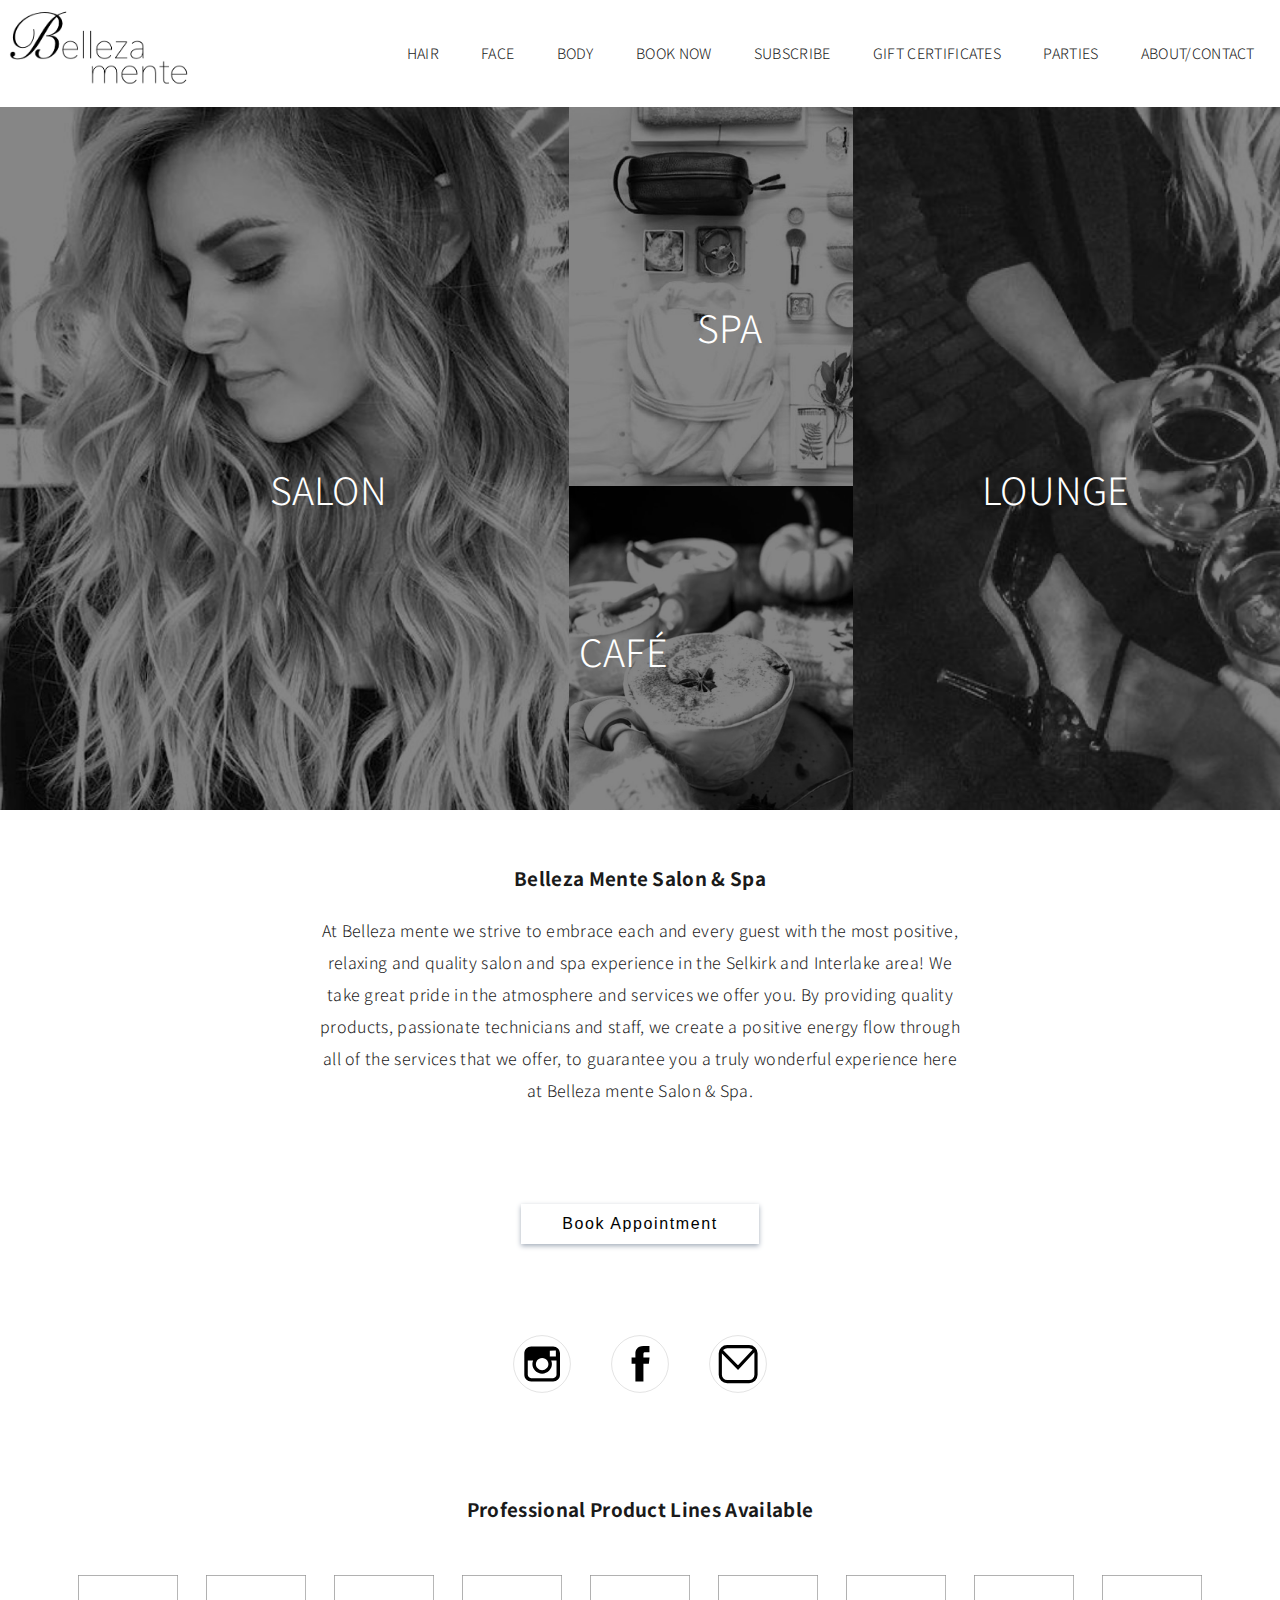
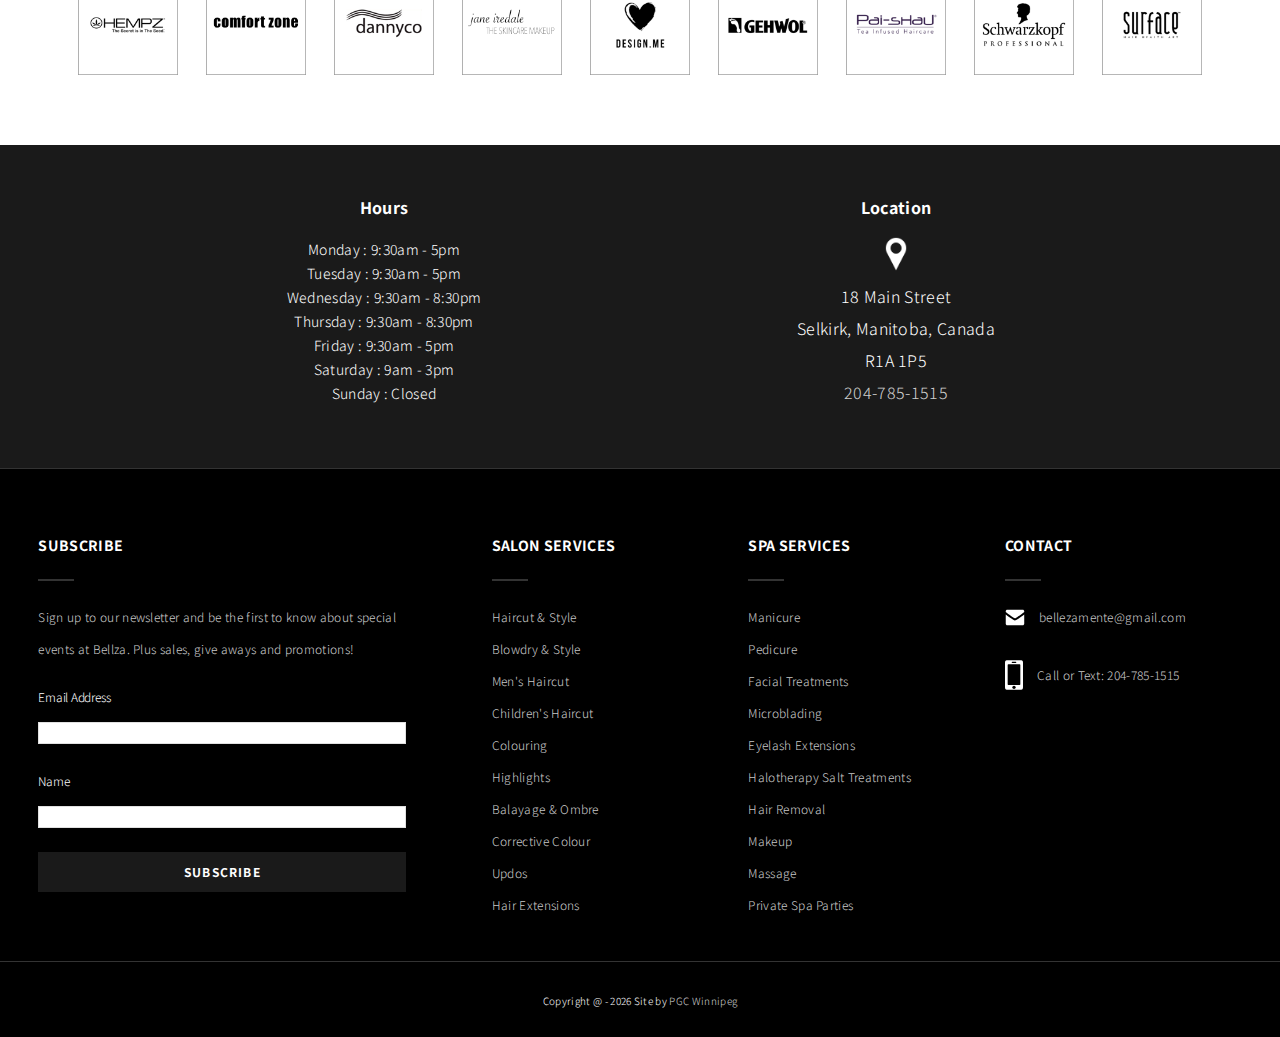
==== commit 3da430bd: "new pricing, hours and removed cafe" ====
--- a/index.html
+++ b/index.html
@@ -35,17 +35,16 @@
 					<li class="dropdown"><a href="#" class="linkStyle linksSubPages dropbtn">BODY</a>
 								<div class="dropdownContent studiosDropdown">
 								  <a href="hair-removal.html">HAIR REMOVAL</a>
+									<a href="massage-and-salt-therapy.html">MASSAGE</a>
 								  <a href="massage-and-salt-therapy.html">HALO SALT THERAPY</a>
-								  <a href="massage-and-salt-therapy.html">MASSAGE</a>
 								  <a href="handsandfeet.html">HANDS &amp; FEET</a>
 								</div>
 							</li>
-					<li class="navLink"><a href="cafe.html" class="link">CAFE &amp; LOUNGE</a></li>
 					<li class="navLink"><a href="book.html" class="link">BOOK NOW</a></li>
 					<li class="navLink"><a href="book.html#subscribe" class="link">SUBSCRIBE</a></li>
 					<li class="navLink"><a href="book.html#buyGC" class="link">GIFT CERTIFICATES</a></li>
 					
-					<li class="navLink"><a href="events-and-parties.html" class="link">PARTIES &amp; EVENTS</a></li>
+					<li class="navLink"><a href="events-and-parties.html" class="link">PARTIES</a></li>
 					<li class="navLink"><a href="about-contact.html" class="link">ABOUT/CONTACT</a></li>
 				</ul>
 			</nav>
@@ -64,11 +63,10 @@
 								<li><a href="make-up-and-facials.html" class="linkStyle linksSubPages">Makeup &amp; Facials</a></li>
 								  <li><a href="lashesandbrows.html" class="linkStyle linksSubPages">Lashes &amp; Brows</a></li>
 								  <li><a href="hair-removal.html" class="linkStyle linksSubPages">Hair Removal</a></li>
-								  <li><a href="events-and-parties.html" class="linkStyle linksSubPages">Parties &amp; Events</a></li>
+								  <li><a href="events-and-parties.html" class="linkStyle linksSubPages">Parties</a></li>
 								<li><a href="book.html#subscribe" class="linkStyle linksSubPages">Subscribe</a></li>
 								<li><a href="about-contact.html" class="linkStyle linksSubPages">About/Contact</a></li>
-								  <li><a href="cafe.html" class="linkStyle linksSubPages">Cafe &amp; Lounge</a></li>
-								<li><a href="massage-and-salt-therapy.html" class="linkStyle linksSubPages">Salt Therapy &amp; Massage</a></li>
+								<li><a href="massage-and-salt-therapy.html" class="linkStyle linksSubPages">Massage &amp; Salt Therapy</a></li>
 								
 
 							  </ul>
@@ -80,33 +78,13 @@
 				<div class="imageContainer hairContainer"><div class="hairPic image"></div></div>
 				<div class="imageText hairPicText"><a href="hair.html" class="imageText">Salon</a></div>
 				<div class="imageContainer cafeContainer"><div class="cafePic image"></div></div>
-				<div class="imageText cafePicText"><a href="cafe.html" class="imageText">Café</a></div>
+				<div class="imageText cafePicText"><a href="#" class="imageText">Café</a></div>
 				<div class="imageContainer loungeContainer"><div class="loungePic image"></div></div>
-				<div class="imageText loungePicText"><a href="cafe.html" class="imageText">Lounge</a></div>
+				<div class="imageText loungePicText"><a href="#" class="imageText">Lounge</a></div>
 				<div class="imageContainer spaContainer"><div class="spaPic image"></div></div>
 				<div class="imageText spaPicText"><a href="handsandfeet.html" class="imageText">Spa</a></div>
 			</div>
 			<img src="images/belleza-mobile-logo.png" class="blackMobileLogo">
-			
-			<div class="welcomeText">
-				<h2>Important Changes to Visit Card Promotion</h2>
-				<p>Due to the <span class="covid"> unforeseen circumstances and impact from Covid 19 </span>to our business we are no longer able to offer this promotional card as is.  </p>
-				<img src="images/visit-card.png">
-				<p>We do however understand your disappointment with this but appreciate your business and understanding during these difficult and uncertain times. We have made some adjustments in order to honour this promotion the best we can .</p>
-				<p>We hope you can understand that this is very difficult for us but we appreciate your support and want to do all that we can to accommodate our customers at this time.</p>
-				<p>Thank you for your cooperation and understanding we look forward to seeing you.</p>
-				
-				<h3>Visit Card Updates</h3>
-				<p class="update"><b>Visit A</b> - $30 off when you have a Color &amp; Haircut (price varies from $65 &amp; up depending on type of color )</p>
-				<p class="update"><b>Visit B</b> - $30 off Signature Facial (Reg $110 Now $80 with coupon)</p>
-				<p class="update"><b>Visit C</b>- $30 off Spa Pedicure &amp; Spa Manicure (Reg $97 Now $67 with coupon)</p>
-				
-				<p class="update"><b>If you are unsatisfied with this as an option you may contact My Time Promotions by email to discuss further: info@mytimepromotions.com</b></p>
-				
-				<p class="update"><b>*NOTICE</b> : These coupons cannot be combined with any other gift certificates or promotions from Belleza Mente Salon and Spa. <br>They also <b>no longer come with complimentary beverage or lunch.</b></p>
-				
-			
-			</div>
 			
 			<div class="welcomeText">
 				<h3>Belleza Mente Salon &amp; Spa</h3>
@@ -178,13 +156,13 @@
 			<div class="upperFooter">
 			
 				<div class="locationSet">
-					<h3>Salon &amp; Spa Hours</h3>
+					<h3>Hours</h3>
 					<div class="officeHours">
-						<p class="hours">Monday : 9am - 5pm</p>
-						<p class="hours">Tuesday : 9am - 5pm</p>
-						<p class="hours">Wednesday : 9am - 9pm</p>
-						<p class="hours">Thursday : 9am - 9pm</p>
-						<p class="hours">Friday : 9am - 5pm</p>
+						<p class="hours">Monday : 9:30am - 5pm</p>
+						<p class="hours">Tuesday : 9:30am - 5pm</p>
+						<p class="hours">Wednesday : 9:30am - 8:30pm</p>
+						<p class="hours">Thursday : 9:30am - 8:30pm</p>
+						<p class="hours">Friday : 9:30am - 5pm</p>
 						<p class="hours">Saturday : 9am - 3pm</p>
 						<p class="hours">Sunday : Closed</p>
 					</div>
@@ -196,18 +174,6 @@
 					<p>Selkirk, Manitoba, Canada</p>
 					<p>R1A 1P5</p>
 					<p><a href="tel:2047851515">204-785-1515</a></p>
-				</div>
-				<div class="locationSet">
-					<h3>Café &amp; Lounge Hours</h3>
-					<div class="officeHours">
-						<p class="hours">Monday : 9am - 5pm</p>
-						<p class="hours">Tuesday : 9am - 5pm</p>
-						<p class="hours">Wednesday : 9am - 9pm</p>
-						<p class="hours">Thursday : 9am - 9pm</p>
-						<p class="hours">Friday : 9am - 5pm</p>
-						<p class="hours">Saturday : 9am - 3pm</p>
-						<p class="hours">Sunday : Closed</p>
-					</div>
 				</div>
 			</div>
 			<div class="lowerFooterContainer"> 
--- a/main.css
+++ b/main.css
@@ -468,7 +468,7 @@
 
 .upperFooter{
 	display: flex;
-	width: 90%;
+	width: 80%;
 	margin: 0 auto;
 	justify-content:space-between;
 	color: white;
@@ -489,7 +489,8 @@
 }
 
 .officeHours p{
-	font-size:10px;
+	font-size:14px;
+	padding:2px 0;
 }
 .mapIcon{
 	max-height: 34px;
@@ -550,7 +551,7 @@
 	align-self:center;
 	padding-left:14px;
 }
-footer a:hover{
+footer a:hover, .linkHover:hover{
 	background: -webkit-linear-gradient( left,#232FAE,#A51FBC);
   	-webkit-background-clip: text;
 	-webkit-text-fill-color: transparent;
@@ -702,6 +703,7 @@
 	margin:0;
 	padding:10px;
 	flex:1;
+	align-self: center;
 }
 /******************************
 HANDS AND FEET PAGE
@@ -815,6 +817,9 @@
 .makeup1, .makeup2, makeup3, .massage1, .massage2, .massage3, .waxing1, .waxing2, .waxing3, .party1, .party2, .party3{
 	background-size:cover;
 	background-position:center;
+}
+.linkHover{
+	font-style:italic;
 }
 .makeup1{
 	background-image:url(images/facial.jpg);
@@ -948,6 +953,7 @@
 }
 .staffTitle{
 	padding-left:20px;
+	width:100%;
 }
 .melImage{
 	align-self:center;
@@ -971,6 +977,7 @@
 	flex-direction:column;
 	justify-content:center;
 	padding:20px;
+	width:100%;
 	
 }
 .staffBio img{
@@ -986,7 +993,7 @@
 	grid-row: 1 / 3;
 }
 .party2{
-	background-image:url(images/yoga-class.jpg);
+	background-image:url(images/spa-girls.jpeg) ;
 	grid-column:1 / 2;
 	grid-row: 3 / 4;
 }
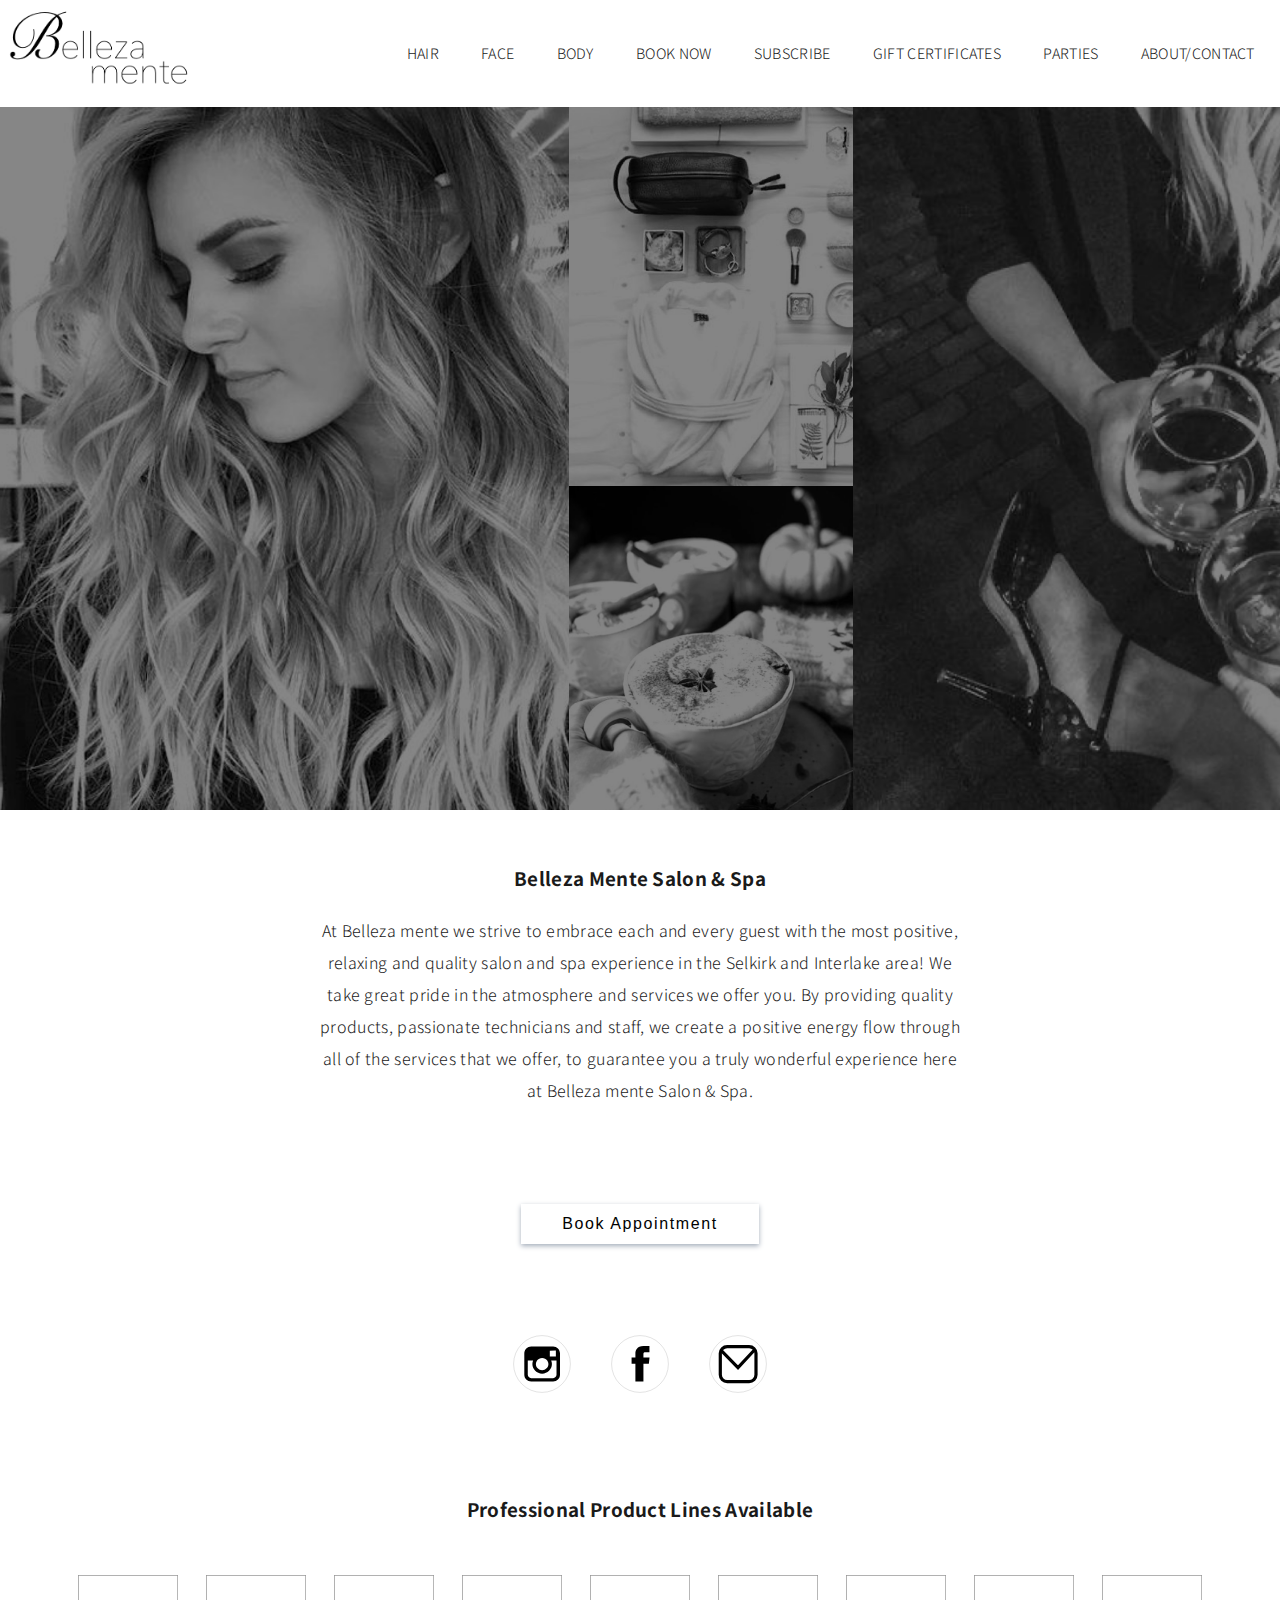
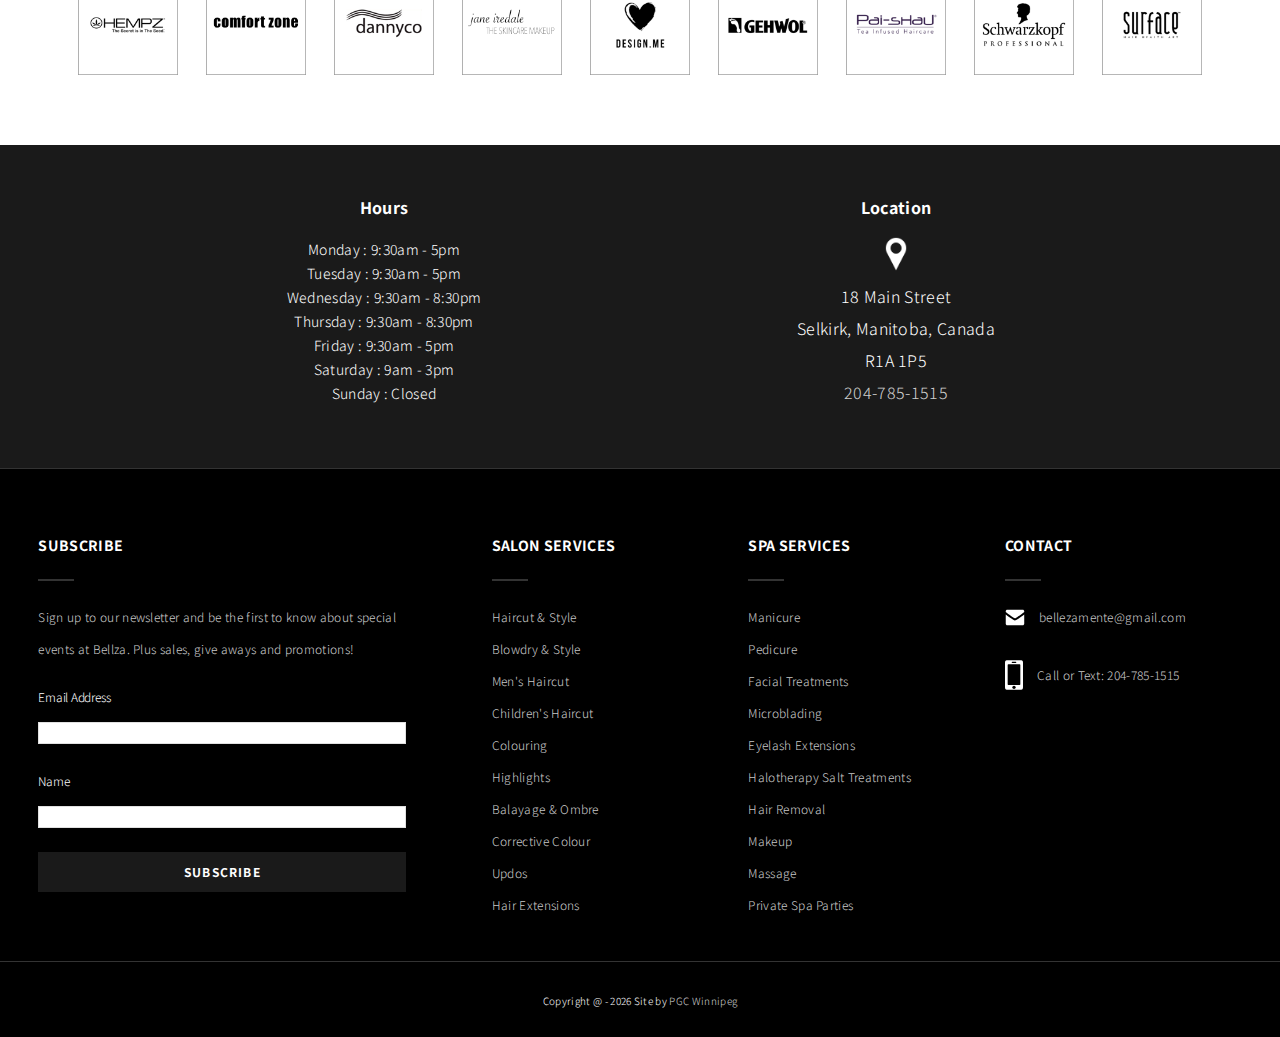
==== commit cdeda5ec: "remove cafe and lounge in logo" ====
--- a/index.html
+++ b/index.html
@@ -4,7 +4,7 @@
         <meta charset="UTF-8">
         <meta name="viewport" content="width=device-width, initial-scale=1, maximum-scale=1">
         <title>Belleza Mente Salon &amp; Spa </title>
-        <meta name="description" content="Hair Salon, Spa, Café and lounge located in Selkirk Manitoba serving Selkirk, Winnipeg and the Interlake. Services include manicure, pedicure, massage, hair color, microblading, lash extensions &amp; more. ">
+        <meta name="description" content="Hair Salon and Spa located in Selkirk Manitoba serving Selkirk, Winnipeg and the Interlake. Services include manicure, pedicure, massage, hair color &amp; more.">
 		<link href="//cdn-images.mailchimp.com/embedcode/classic-10_7.css" rel="stylesheet" type="text/css">
 			<style type="text/css">
 				#mc_embed_signup{clear:left; font:14px;}
@@ -76,13 +76,13 @@
 					  </div>
 			<div class="homeGallery">
 				<div class="imageContainer hairContainer"><div class="hairPic image"></div></div>
-				<div class="imageText hairPicText"><a href="hair.html" class="imageText">Salon</a></div>
+				<div class="imageText hairPicText"><a href="hair.html" class="imageText"></a></div>
 				<div class="imageContainer cafeContainer"><div class="cafePic image"></div></div>
-				<div class="imageText cafePicText"><a href="#" class="imageText">Café</a></div>
+				<div class="imageText cafePicText"><a href="#" class="imageText"></a></div>
 				<div class="imageContainer loungeContainer"><div class="loungePic image"></div></div>
-				<div class="imageText loungePicText"><a href="#" class="imageText">Lounge</a></div>
+				<div class="imageText loungePicText"><a href="#" class="imageText"></a></div>
 				<div class="imageContainer spaContainer"><div class="spaPic image"></div></div>
-				<div class="imageText spaPicText"><a href="handsandfeet.html" class="imageText">Spa</a></div>
+				<div class="imageText spaPicText"><a href="handsandfeet.html" class="imageText"></a></div>
 			</div>
 			<img src="images/belleza-mobile-logo.png" class="blackMobileLogo">
 			
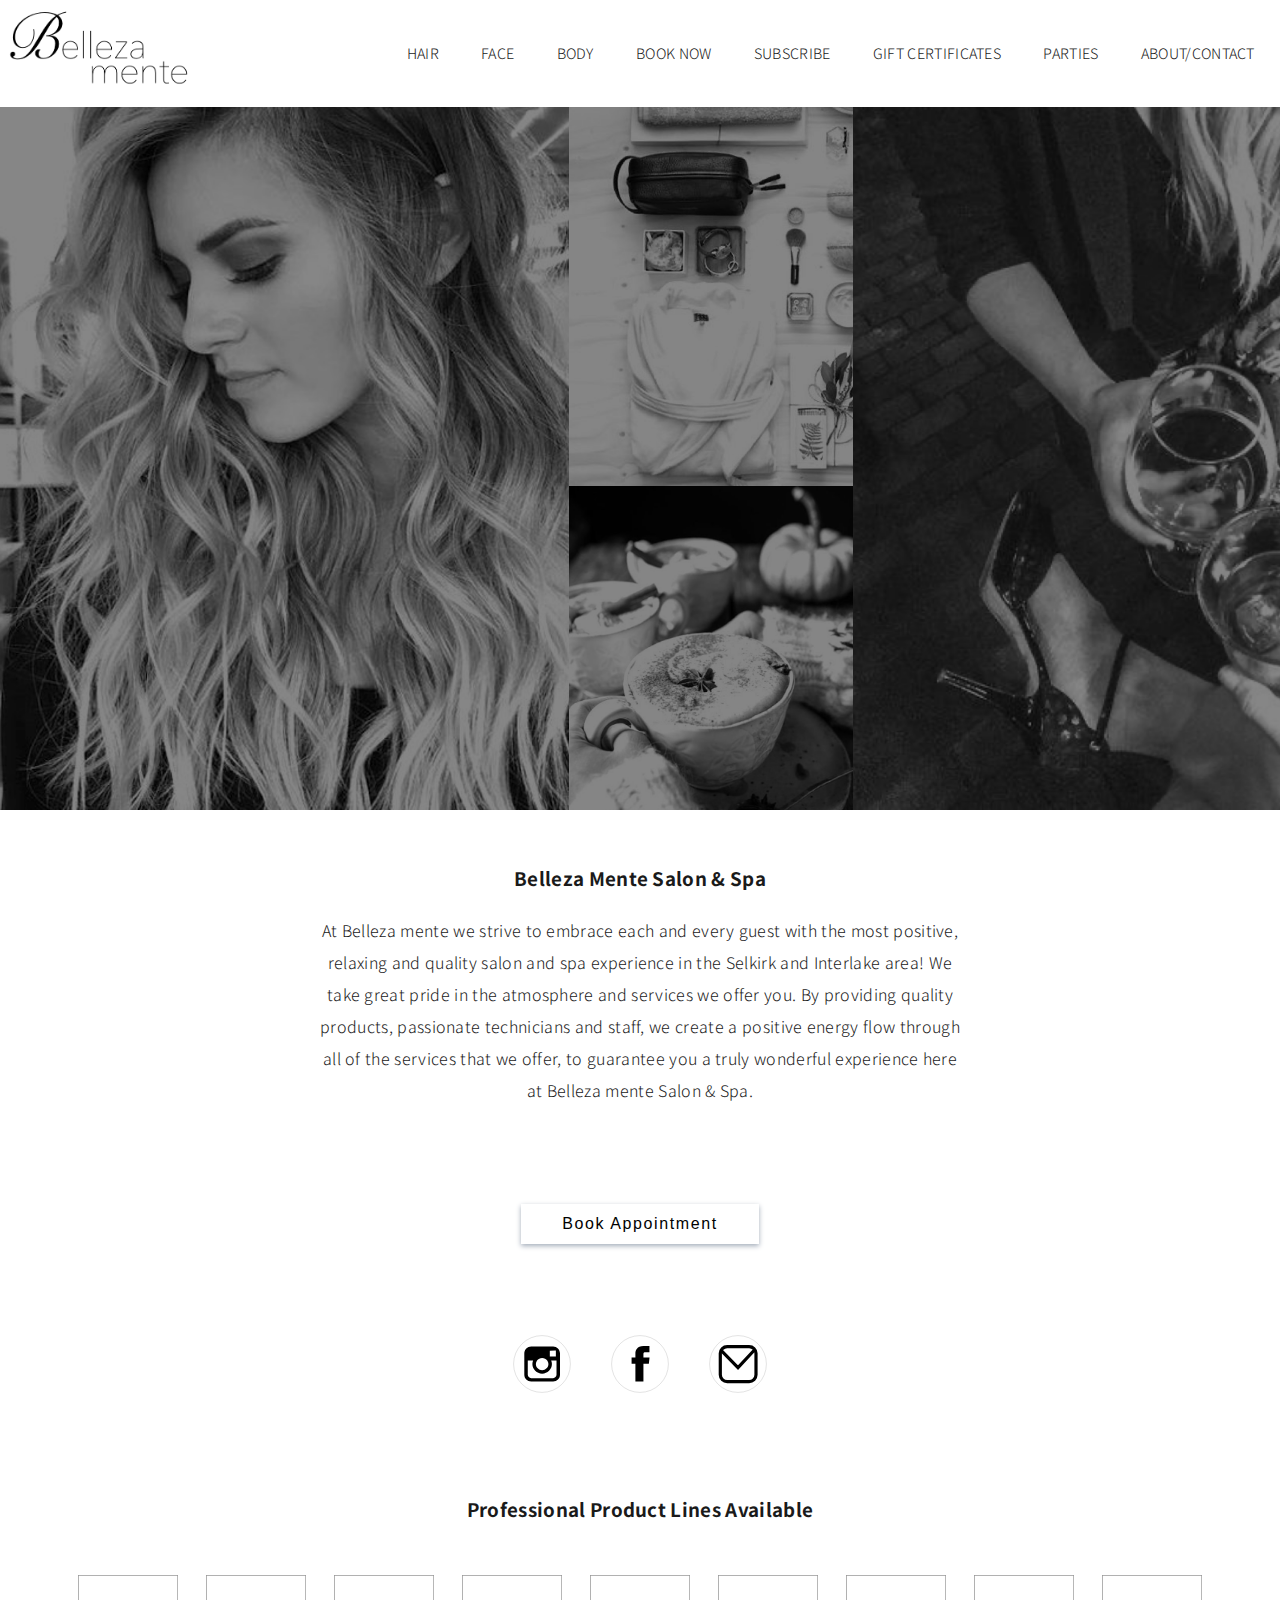
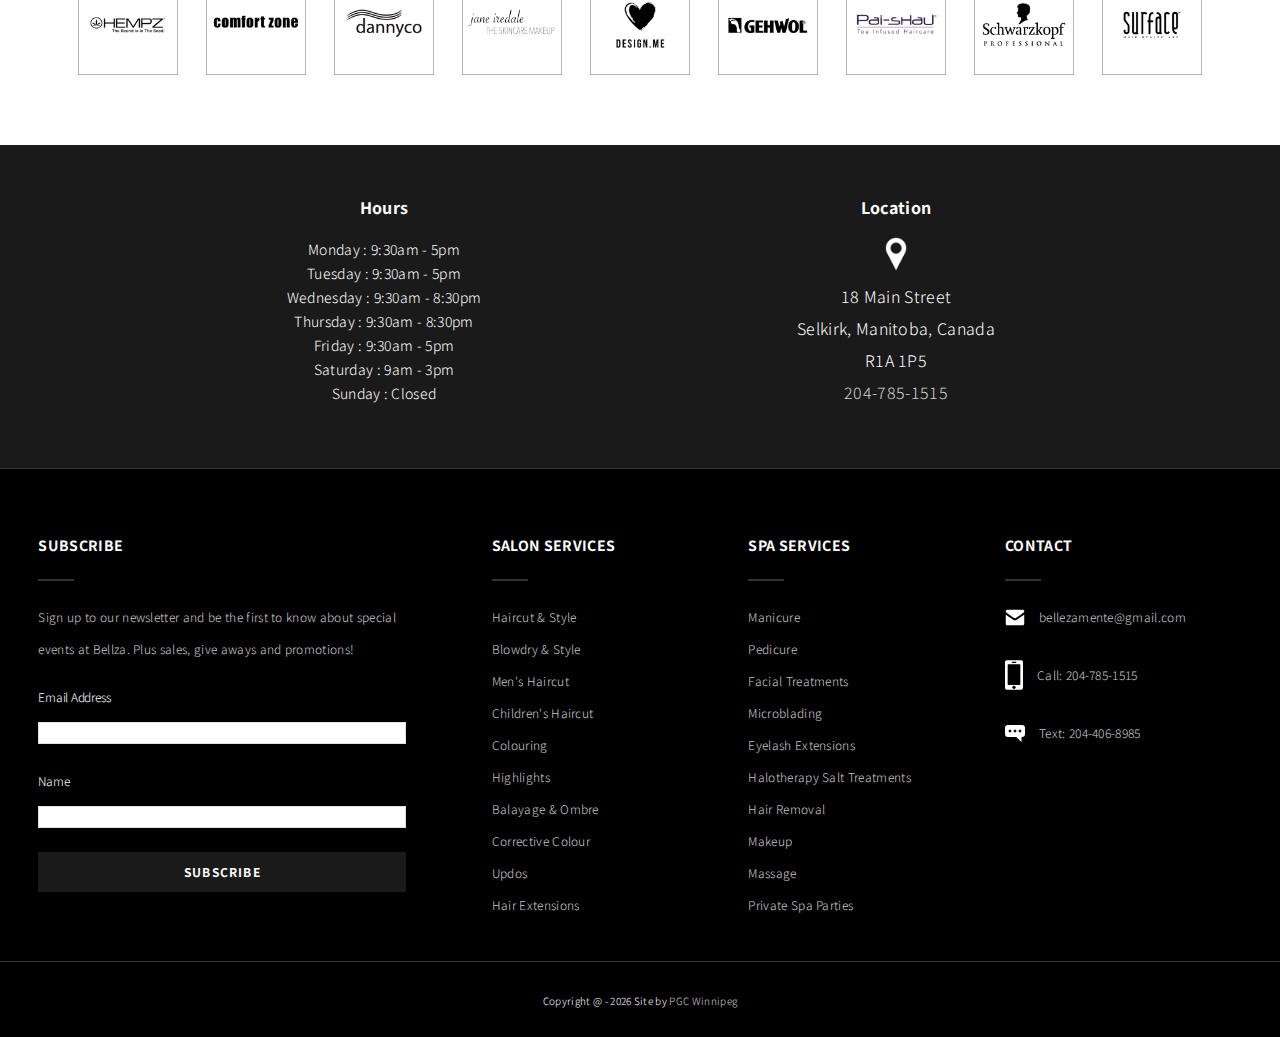
==== commit 637da815: "changed text message info" ====
--- a/index.html
+++ b/index.html
@@ -264,12 +264,24 @@
 									</g>
 								</g>
 							</svg>
-							<p><a href="tel:1-204-785-1515">Call or Text: 204-785-1515</a></p>
+							<p><a href="tel:1-204-785-1515">Call: 204-785-1515</a></p>
 						
 						</div>
 						<div class="emailFooter phoneFooter">
-							<div><span id='MTU3NjI5NTA4NTUxNw==' /><script src='https://c2t.zwt.co/click-to-text?r=MjA0Nzg1MTUxNQ==&m=&s=U21hbGw=&t=Y3VzdG9t&cb=cmdiKDI1NSUyQyUyMDI1NSUyQyUyMDI1NSk=&cf=cmdiKDAlMkMlMjAwJTJDJTIwMCk=&did=MTU3NjI5NTA4NTUxNw=='></script>
-							</div>
+							<svg width="20px" height="17px" viewBox="0 0 20 17" version="1.1" xmlns="http://www.w3.org/2000/svg" xmlns:xlink="http://www.w3.org/1999/xlink">
+    						<g id="Page-1" stroke="none" stroke-width="1" fill="none" fill-rule="evenodd">
+								<g id="text-icon" transform="translate(-3.000000, -7.000000)" fill-rule="nonzero">
+            					<g id="Group" transform="translate(3.000000, 7.000000)">
+                				<rect id="Rectangle" stroke="#FFFFFF" stroke-width="2" fill="#FFFFFF" x="1" y="1" width="18" height="10" rx="2"></rect>
+                				<circle id="Oval" stroke="#000000" fill="#000000" cx="5" cy="6" r="1"></circle>
+                				<circle id="Oval-Copy" stroke="#000000" fill="#000000" cx="10" cy="6" r="1"></circle>
+                				<circle id="Oval-Copy-2" stroke="#000000" fill="#000000" cx="15" cy="6" r="1"></circle>
+                				<polygon id="Triangle" stroke="#FFFFFF" fill="#FFFFFF" transform="translate(14.034596, 14.034372) rotate(179.000000) translate(-14.034596, -14.034372) " points="12.0869534 12.0346002 16.0345962 16.0341433 12.0345962 16.0341433"></polygon>
+            					</g>
+        						</g>
+    						</g>
+							</svg>
+								<p>Text: 204-406-8985</p>
 						</div>
 					</div>
 				</div>
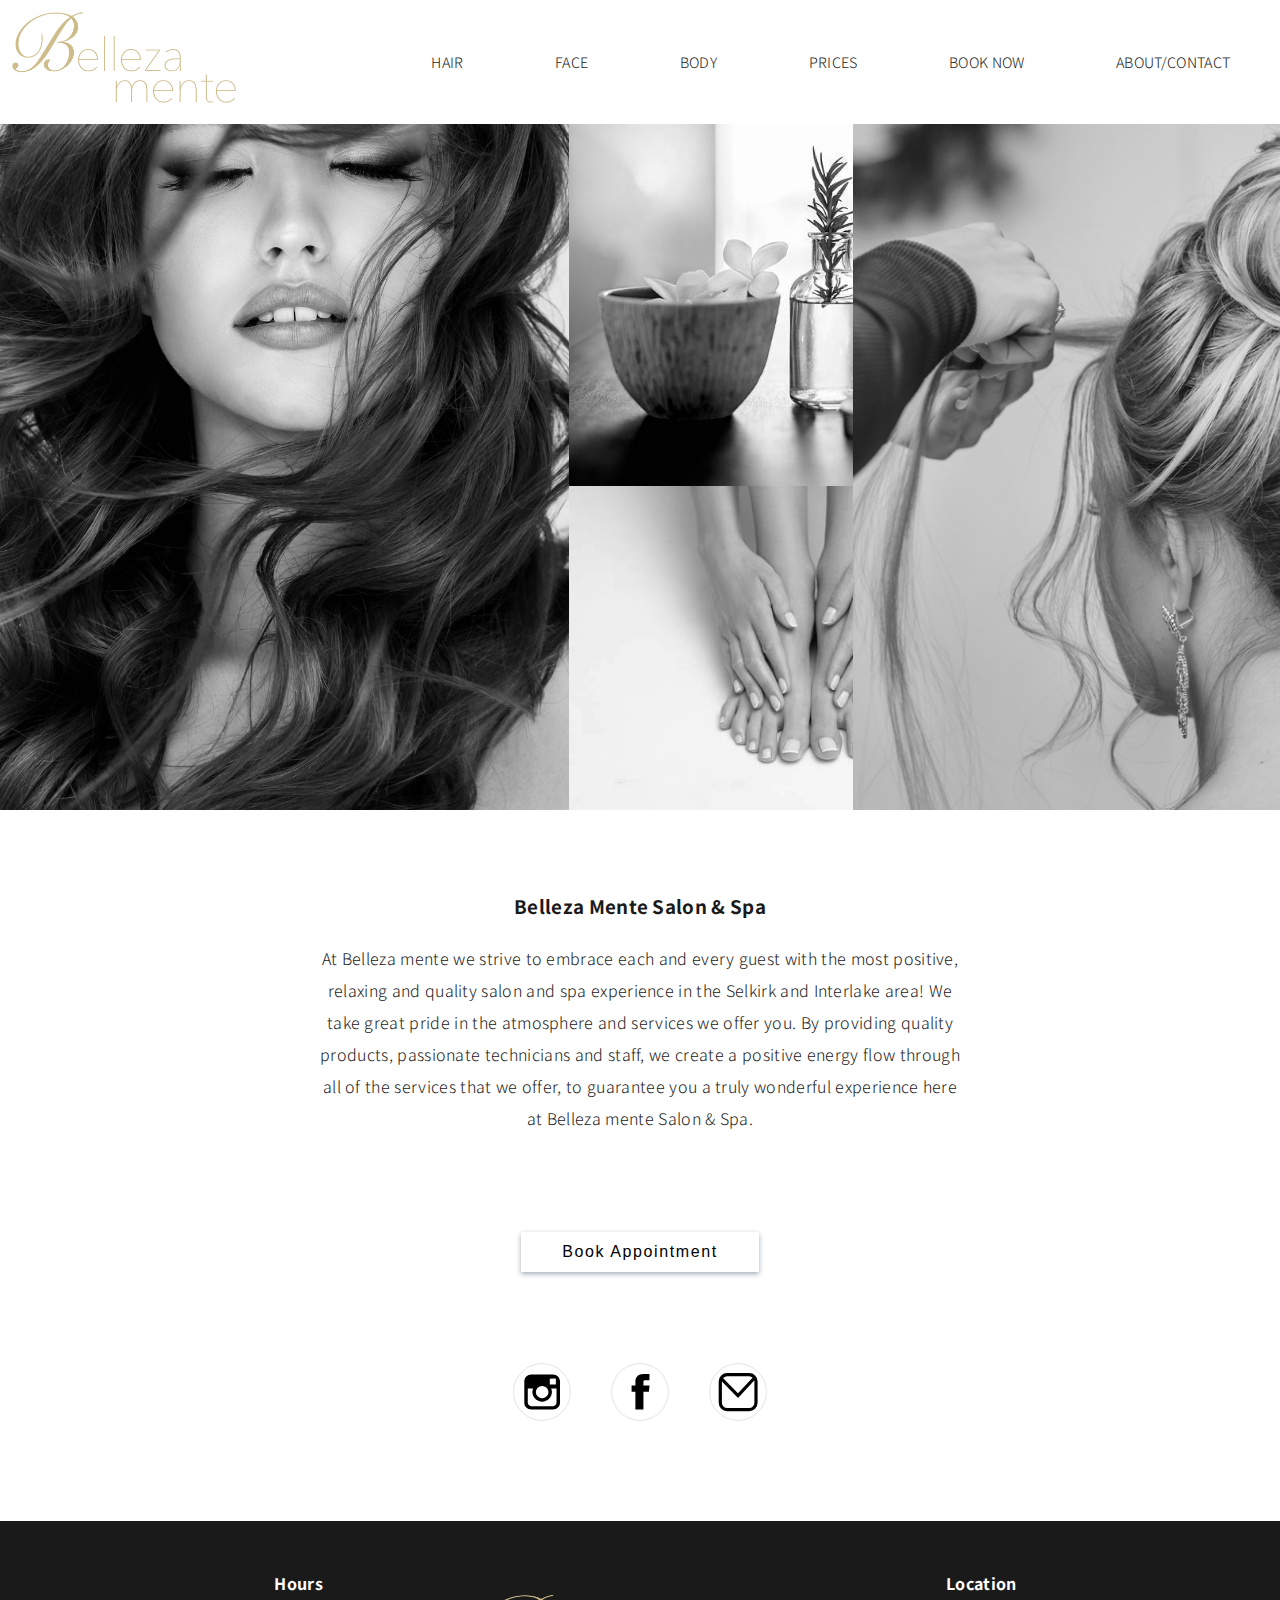
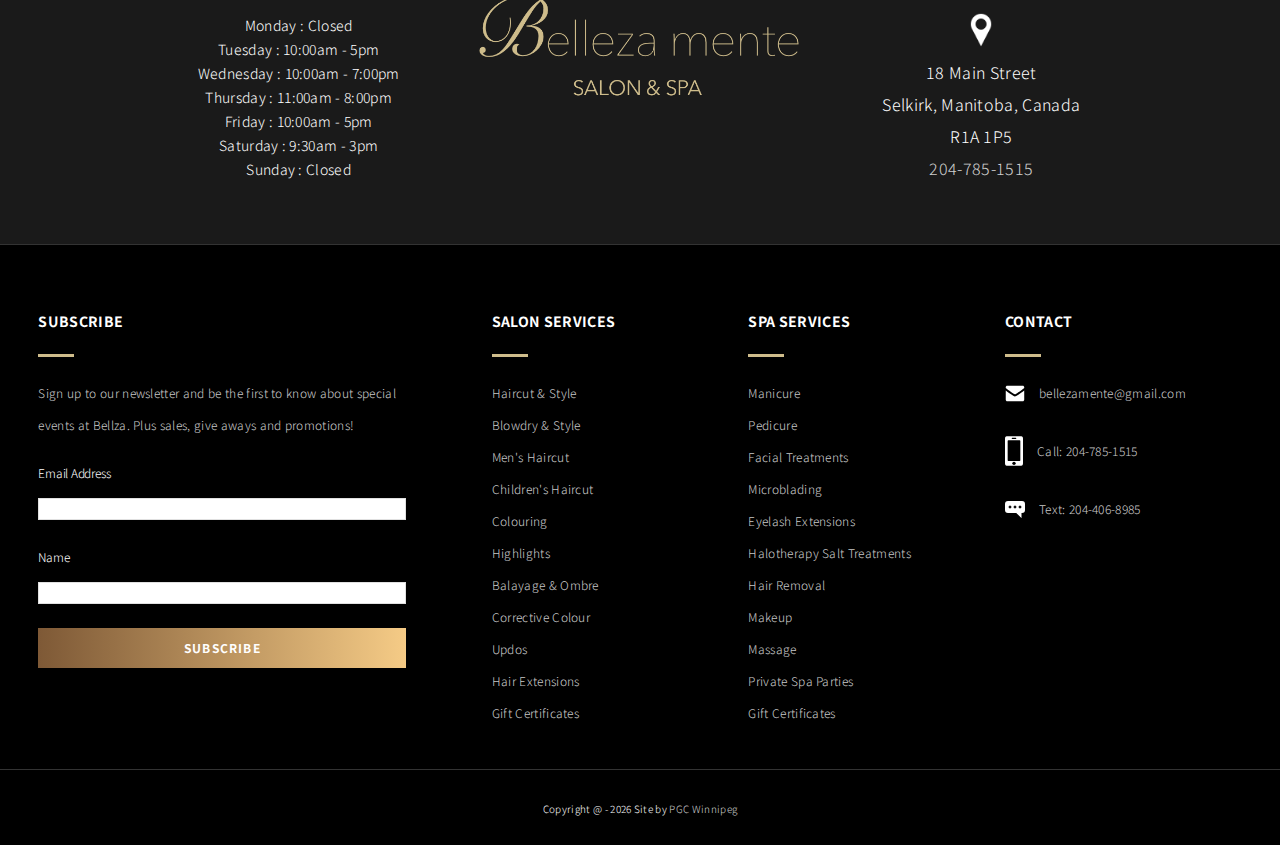
==== commit efde5bff: "updated home, logo, gold, price page" ====
--- a/index.html
+++ b/index.html
@@ -23,7 +23,7 @@
     <body>
 		<div class="homeContainer">
 			<nav class="subPageNav lashPageNav aboutNav">
-				<a href="index.html"><img class="logo" src="images/logo-twoline.png"></a>
+				<a href="index.html"><img class="logo" id="homeLogo" src="images/gold-Logo.png"></a>
 				<ul class="menuLinks lashPageLinks">
 					<li class="navLink"><a href="hair.html" class="link">HAIR</a></li>
 					<li class="dropdown"><a href="#" class="linkStyle linksSubPages dropbtn">FACE</a>
@@ -40,16 +40,14 @@
 								  <a href="handsandfeet.html">HANDS &amp; FEET</a>
 								</div>
 							</li>
+					<li class="navLink"><a href="prices.html" class="link">PRICES</a></li>
 					<li class="navLink"><a href="book.html" class="link">BOOK NOW</a></li>
-					<li class="navLink"><a href="book.html#subscribe" class="link">SUBSCRIBE</a></li>
-					<li class="navLink"><a href="book.html#buyGC" class="link">GIFT CERTIFICATES</a></li>
 					
-					<li class="navLink"><a href="events-and-parties.html" class="link">PARTIES</a></li>
 					<li class="navLink"><a href="about-contact.html" class="link">ABOUT/CONTACT</a></li>
 				</ul>
 			</nav>
 			<div class="menu-wrap">
-					<img src="images/belleza-mente-white-logo.png" class="mobileLogo">
+					
 						<input type="checkbox" class="toggler">
 						<div class="hamburger"><div></div></div>
 						<div class="menu">
@@ -57,14 +55,13 @@
 							<div>
 							  <ul>
 								<li><a href="index.html" class="linkStyle linksSubPages current">Home</a></li>
+								  <li><a href="prices.html" class="linkStyle linksSubPages">Prices</a></li>
 								  <li><a href="book.html" class="linkStyle linksSubPages">Book Now</a></li>
 								<li><a href="hair.html" class="linkStyle linksSubPages">Hair</a></li>
 								<li><a href="handsandfeet.html" class="linkStyle linksSubPages">Hands &amp; Feet</a></li>
 								<li><a href="make-up-and-facials.html" class="linkStyle linksSubPages">Makeup &amp; Facials</a></li>
 								  <li><a href="lashesandbrows.html" class="linkStyle linksSubPages">Lashes &amp; Brows</a></li>
 								  <li><a href="hair-removal.html" class="linkStyle linksSubPages">Hair Removal</a></li>
-								  <li><a href="events-and-parties.html" class="linkStyle linksSubPages">Parties</a></li>
-								<li><a href="book.html#subscribe" class="linkStyle linksSubPages">Subscribe</a></li>
 								<li><a href="about-contact.html" class="linkStyle linksSubPages">About/Contact</a></li>
 								<li><a href="massage-and-salt-therapy.html" class="linkStyle linksSubPages">Massage &amp; Salt Therapy</a></li>
 								
@@ -84,7 +81,7 @@
 				<div class="imageContainer spaContainer"><div class="spaPic image"></div></div>
 				<div class="imageText spaPicText"><a href="handsandfeet.html" class="imageText"></a></div>
 			</div>
-			<img src="images/belleza-mobile-logo.png" class="blackMobileLogo">
+			<img src="images/gold-logo-horizontal.png" class="blackMobileLogo">
 			
 			<div class="welcomeText">
 				<h3>Belleza Mente Salon &amp; Spa</h3>
@@ -137,18 +134,7 @@
 				</a>
 			
 			</div>
-			<h3 class="productLinesHeadline">Professional Product Lines Available</h3>
-			<div class="productLines">
-				<img src="images/hempz-logo.png">
-				<img src="images/comfort-zone-logo.png">
-				<img src="images/dannyco-logo.png">
-				<img src="images/jane-iredale-logo.png">
-				<img src="images/design.me-logo.png">
-				<img src="images/gehwol-logo.png">
-				<img src="images/pai-shaw-logo.png">
-				<img src="images/schwarzkopf-logo.png">
-				<img src="images/surface-logo.png">
-			</div>
+			
 		
 		</div>
 			
@@ -158,14 +144,17 @@
 				<div class="locationSet">
 					<h3>Hours</h3>
 					<div class="officeHours">
-						<p class="hours">Monday : 9:30am - 5pm</p>
-						<p class="hours">Tuesday : 9:30am - 5pm</p>
-						<p class="hours">Wednesday : 9:30am - 8:30pm</p>
-						<p class="hours">Thursday : 9:30am - 8:30pm</p>
-						<p class="hours">Friday : 9:30am - 5pm</p>
-						<p class="hours">Saturday : 9am - 3pm</p>
+						<p class="hours">Monday : Closed</p>
+						<p class="hours">Tuesday : 10:00am - 5pm</p>
+						<p class="hours">Wednesday : 10:00am - 7:00pm</p>
+						<p class="hours">Thursday : 11:00am - 8:00pm</p>
+						<p class="hours">Friday : 10:00am - 5pm</p>
+						<p class="hours">Saturday : 9:30am - 3pm</p>
 						<p class="hours">Sunday : Closed</p>
 					</div>
+				</div>
+				<div class="locationSet">
+					<img src="images/gold-logo-horizontal.png">
 				</div>
 				<div class="locationSet">
 					<h3>Location</h3>
@@ -217,6 +206,7 @@
 							<li><a href="hair.html">Corrective Colour</a></li>
 							<li><a href="hair.html">Updos</a></li>
 							<li><a href="hair.html">Hair Extensions</a></li>
+							<li><a href="book.html#buyGC">Gift Certificates</a></li>
 						</ul>
 					</div>
 					<div class="footerMenu footerChunk">
@@ -232,6 +222,7 @@
 							<li><a href="make-up-and-facials.html">Makeup</a></li>
 							<li><a href="massage-and-salt-therapy.html">Massage</a></li>
 							<li><a href="events-and-parties.html">Private Spa Parties</a></li>
+							<li><a href="book.html#buyGC">Gift Certificates</a></li>
 						</ul>
 					</div>
 					<div class="footerContact footerChunk">
--- a/main.css
+++ b/main.css
@@ -2,6 +2,9 @@
 	box-sizing: border-box;
 	margin: 0;
 	padding: 0;
+}
+html{
+	scroll-behavior: smooth;
 }
 body{
 	font-family: 'Noto Sans KR', sans-serif, 'helvetica', 'arial';
@@ -77,6 +80,10 @@
 }
 .subPageNav .logo{
 	max-width: 190px;
+}
+#homeLogo{
+	max-width:240px;
+	padding:8px;
 }
 .subPageNav a{
 	width: 100%;
@@ -102,7 +109,7 @@
   height: 1px;
   top: 0;
   margin-top: -0.5px;
-  background: #333;
+  background:#CEBC8B;
 }
 
 .link:before {
@@ -110,12 +117,12 @@
 }
 .link:after {
   right: 2.5px;
-  background: #333;
+  background: #CEBC8B;
   transition: width 0.8s cubic-bezier(0.22, 0.61, 0.36, 1);
 }
 
 .link:hover:before {
-  background: #333;
+  background: #CEBC8B;
   width: 100%;
   transition: width 0.5s cubic-bezier(0.22, 0.61, 0.36, 1);
 }
@@ -207,7 +214,7 @@
   flex: none;
   width: 100%;
   height: 2px;
-  background: #fff;
+  background: #CEBC8B;
   display: flex;
   align-items: center;
   justify-content: center;
@@ -338,8 +345,9 @@
 }
 
 .hairPic{
-	background-image: url(images/hair-image.png);
+	background-image: url(images/salon-wavy-hair.jpg);
 	background-size:cover;
+	background-position:center;
 }
 .cafeContainer{
 	grid-column: 5 / 7;
@@ -347,7 +355,7 @@
 	background-color:grey;
 }
 .cafePic{
-	background-image: url(images/cafe-image.png);
+	background-image: url(images/mani-pedi.jpeg);
 	background-size:cover;
 }
 .loungeContainer{
@@ -357,7 +365,7 @@
 }
 
 .loungePic{
-	background-image: url(images/lounge-image.png);
+	background-image: url(images/bridal-hairstyle.jpg);
 	background-size:cover;
 	
 }
@@ -367,7 +375,7 @@
 	background-color:floralwhite;
 }
 .spaPic{
-	background-image: url(images/spa-image.png);
+	background-image: url(images/spa-atmosphere.jpeg);
 	background-size:cover;
 	}
 
@@ -430,7 +438,7 @@
 	padding-bottom:20px;
 }
 .welcomeText h3{
-	padding:12px 0;
+	padding:40px 0 12px;
 }
 .welcomeText p{
 	padding: 8px 0;
@@ -532,11 +540,10 @@
 	content: "";
     position: absolute;
     width: 36px;
-    height: 2px;
+    height: 3px;
     bottom: 0;
     left: 0;
-	background: #fff;
-	opacity: 0.2;
+	background:#CEBC8B;
 }
 .footerMenu ul, .footerNews p, .phoneFooter{
 	margin-top: 20px;
@@ -552,7 +559,7 @@
 	padding-left:14px;
 }
 footer a:hover, .linkHover:hover{
-	background: -webkit-linear-gradient( left,#232FAE,#A51FBC);
+	background: -webkit-linear-gradient( left,#7E5936,#F5CB86);
   	-webkit-background-clip: text;
 	-webkit-text-fill-color: transparent;
 }
@@ -570,6 +577,52 @@
 }
 .siteBy:hover{
 	font-size:12px;
+}
+
+/*************************
+PRICE PAGE
+**************************/
+.priceListLinks{
+	display:flex;
+	justify-content:space-around;
+	width:94%;
+	margin: 60px auto;
+	flex-wrap:wrap;
+}
+.priceContainer{
+	background-color:white;
+}
+.priceLink{
+	font-size:1.2em;
+	transition: all .5s ease;
+}
+.priceLink:hover{
+	color:#CEBC8B;
+}
+.priceHeadings{
+	color:#CEBC8B;
+	font-size:2.5em;
+	text-align:center;
+	margin-bottom:-40px;
+	font-weight:400;
+}
+.pricePageContainers{
+	padding: 40px 0;
+}
+.linkInPriceList{
+	color: white;
+	transition: all .5s ease;
+}
+.linkInPriceList:hover{
+	color:#CEBC8B;
+	letter-spacing:.1em;
+}
+.blackSeperator{
+	color:black;
+	font-weight:400;
+}
+.priceListLinksMobile{
+	display:none;
 }
 /*************************
 HAIR PAGE
@@ -595,6 +648,9 @@
 	color: white;
 	padding: 40px 14px;
 	margin: 10px auto;
+}
+.longServiceList{
+	width: initial;
 }
 .serviceList h3{
 	font-family: 'Montserrat', sans-serif;
@@ -1094,71 +1150,7 @@
 	font-size:.9em;
 	text-align:center;
 }
-/******************************
-CAFE AND LOUNGE PAGE
-*******************************/
-.cafePageContainer{
-	width: 80%;
-	margin: 160px auto 40px;
-	display: flex;
-}
-.cafeContent{
-	flex:1;
-	width: 90%;
-	margin: 0 40px 0 auto;
-}
-.cafeTitle{
-	text-align:left;
-	padding: 0 0 40px;
-}
-.cafeImages{
-	flex:2;
-	display: grid;
-	grid-gap:20px;
-	grid-template-columns: repeat(6, 1fr); 
-	grid-template-rows: 1fr 2fr 1fr;
-}
-.cafe1, .cafe2, .cafe3, .cafe4, .cafe5, .cafe6, .cafe7{
-	background-size:cover;
-	background-position:center;
-}
-.cafe1{
-	background-image:url(images/cafe2.jpg);
-	grid-column:1 / 4;
-	grid-row: 1 / 2;
-}
-.cafe2{
-	background-image:url(images/cafe1.jpg);
-	grid-column:4 / 7;
-	grid-row: 1 / 2;
-}
-.cafe3{
-	background-image:url(images/cafe3.jpg);
-	grid-column:1 / 3;
-	grid-row: 2 / 3;
-}
-.cafe4{
-	background-image:url(images/cafe4.jpg);
-	grid-column:3 / 5;
-	grid-row: 2/ 3;
-}
-.cafe5{
-	background-image:url(images/cafe7.jpg);
-	grid-column:5 / 7;
-	grid-row: 2 / 3;
-}
-.cafe6{
-	background-image:url(images/cafe6.jpg);
-	grid-column:1 / 4;
-	grid-row: 3 / 4;
-}
-.cafe7{
-	background-image:url(images/cafe5.jpg);
-	grid-column:4 / 7;
-	grid-row: 3 / 4;
-}
-.cafeFood{
-	line-height: 36px;
+
 }
 .socialInfo{
 	font-weight: bold;
@@ -1249,7 +1241,7 @@
 	}
 	
 input[type=submit]:hover, input[type=button]:hover{ 
-	background: linear-gradient(to right,#232FAE,#A51FBC);
+	background: linear-gradient(to right,#7E5936,#F5CB86);
 	color: #ffffff;  
 }
 
@@ -1309,7 +1301,7 @@
 }
 .otherLinks{
 	font-weight:bold;
-	background: -webkit-linear-gradient( left,#390C88,#B122E1);
+	background: -webkit-linear-gradient( left,#7E5936,#F5CB86);
   	-webkit-background-clip: text;
 	-webkit-text-fill-color: transparent;
 }
@@ -1350,7 +1342,7 @@
 	width: 100%;
 }
 #mc_embed_signup .button{
-	background-color:#1a1a1a;
+	background: -webkit-linear-gradient( left,#7E5936,#F5CB86);
 	font-size:12px;
 	border-radius: 0;
 	padding: 0;
@@ -1365,6 +1357,9 @@
 	-moz-appearance: none;
 	appearance: none;
 }
+#mc_embed_signup .button:hover{
+	letter-spacing:.2em;
+}
 
 /******************************
 MEDIA QUERIES
@@ -1404,6 +1399,11 @@
 	}
 	.menu-wrap{
 		display:block;
+	}
+	.blackMobileLogo{
+		display: block;
+		max-width: 70%;
+		margin:100px auto 0;
 	}
 	.hairServices{
 		margin: 0 auto;
@@ -1556,6 +1556,26 @@
 	.appointmentImage{
 		opacity:.2
 	}
+	.priceListLinks{
+		display:none;
+	}
+	.priceListLinksMobile{
+		display: flex;
+		width:96%;
+		margin: 40px auto;
+		justify-content: space-around;
+		flex-wrap:wrap;
+	}
+	.priceLink{
+		padding:10px 20px;
+		box-shadow:0 2px 5px 0 #A4ADBA;
+	}
+	.priceTitle{
+		padding-top:60px;
+	}
+	.priceHeadings{
+		margin-bottom:0;
+	}
 }
 @media(max-width:800px){
 	.bookPageOptions{
@@ -1568,14 +1588,6 @@
 	.homeGallery{
 		display:none;
 	}
-	.blackMobileLogo{
-		display: block;
-		max-width: 70%;
-		margin:100px auto 0;
-	}
-	.mobileLogo{
-		display:none;
-	}
 	.welcomeText{
 		margin: 30px auto;
 	}
@@ -1593,6 +1605,10 @@
 	}
 	.thankYouText h3{
 		width: 80%;
+	}
+	.priceHeadings{
+		line-height:50px;
+		font-size:1.8em;
 	}
 }
 @media(max-width:750px){
@@ -1669,6 +1685,9 @@
 	.cafe4{
 		grid-column:4/7;
 		grid-row: 1 / 7;
+	}
+	.removeMobile{
+		display:none;
 	}
 }
 @media(max-width:600px){
@@ -1729,6 +1748,9 @@
 	.manicureIntro, .feetIntro, .nailPrices1, .nailPrices2, .nailsInfo, .manicureIntro, .feetIntro{
 		padding: 0 10px;
 	}
+	.priceListLinksMobile p{
+		margin-top:34px;
+	}
 	
 	
 	
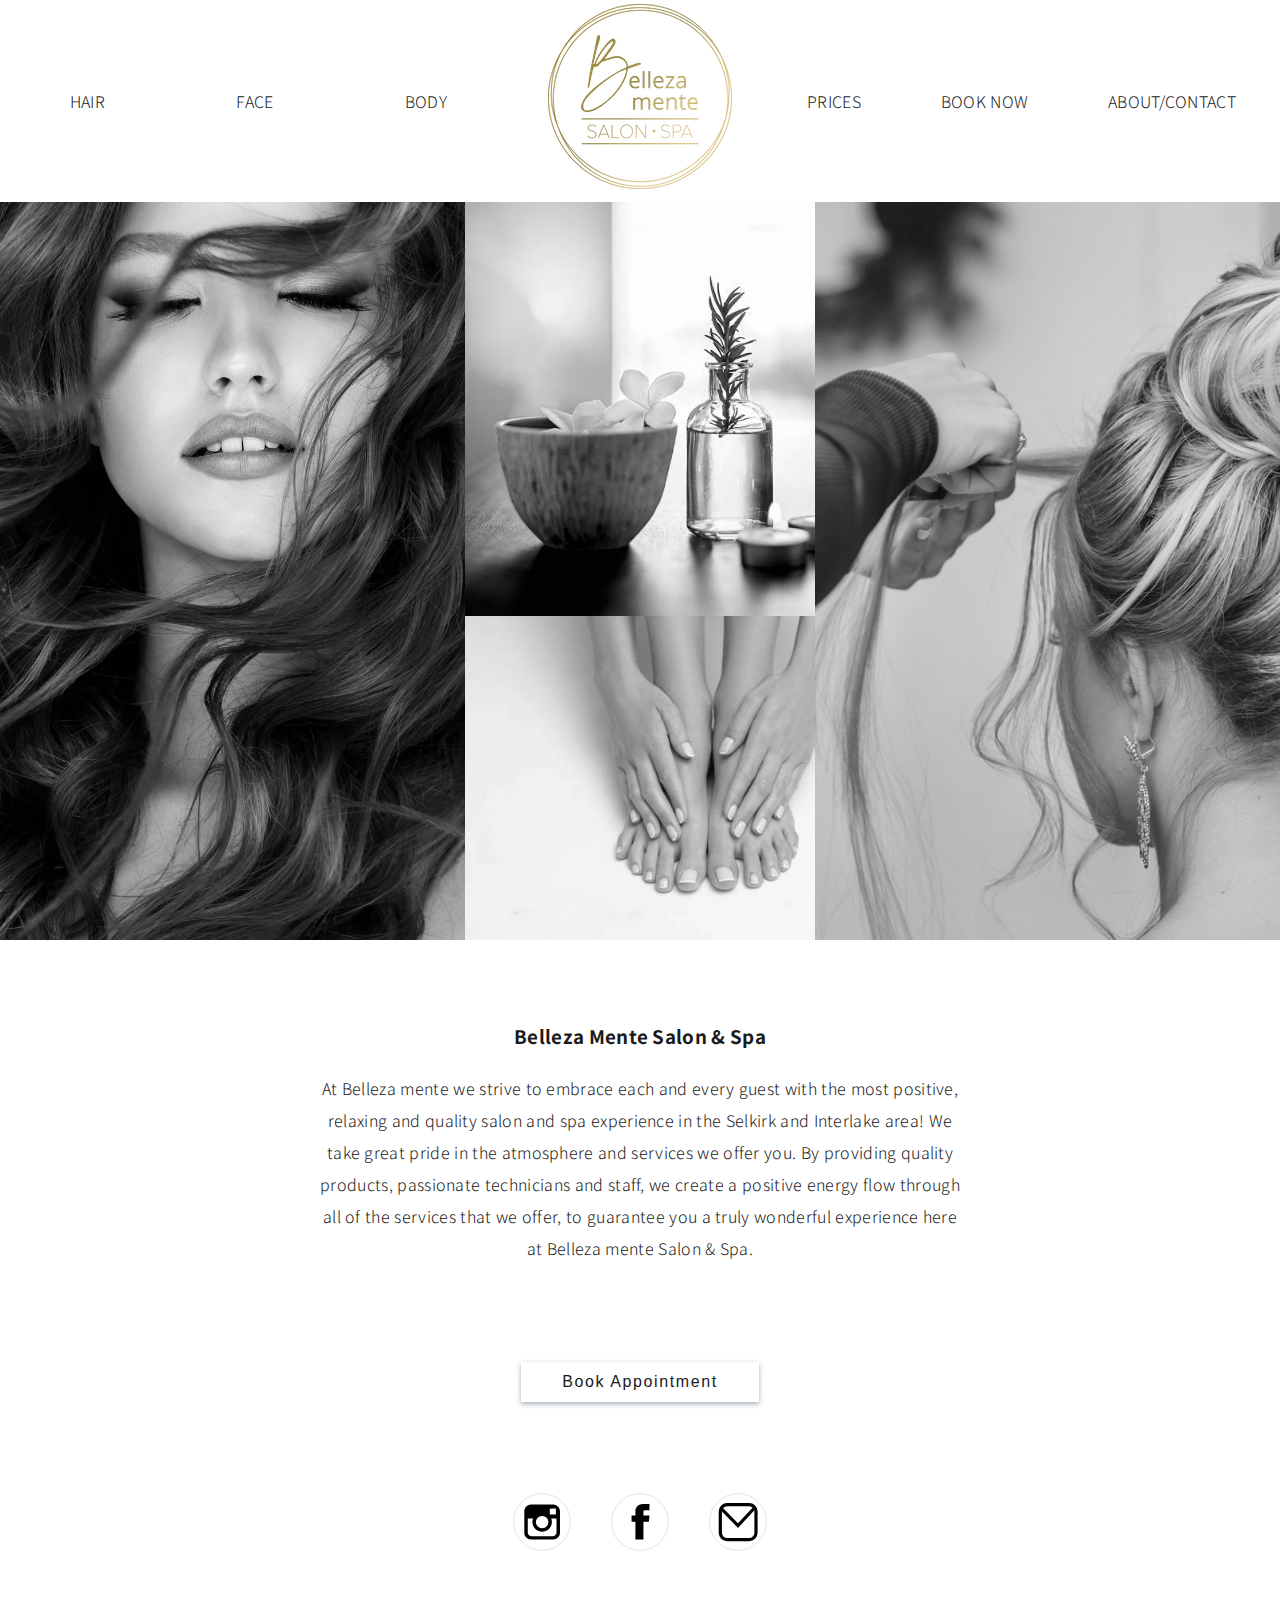
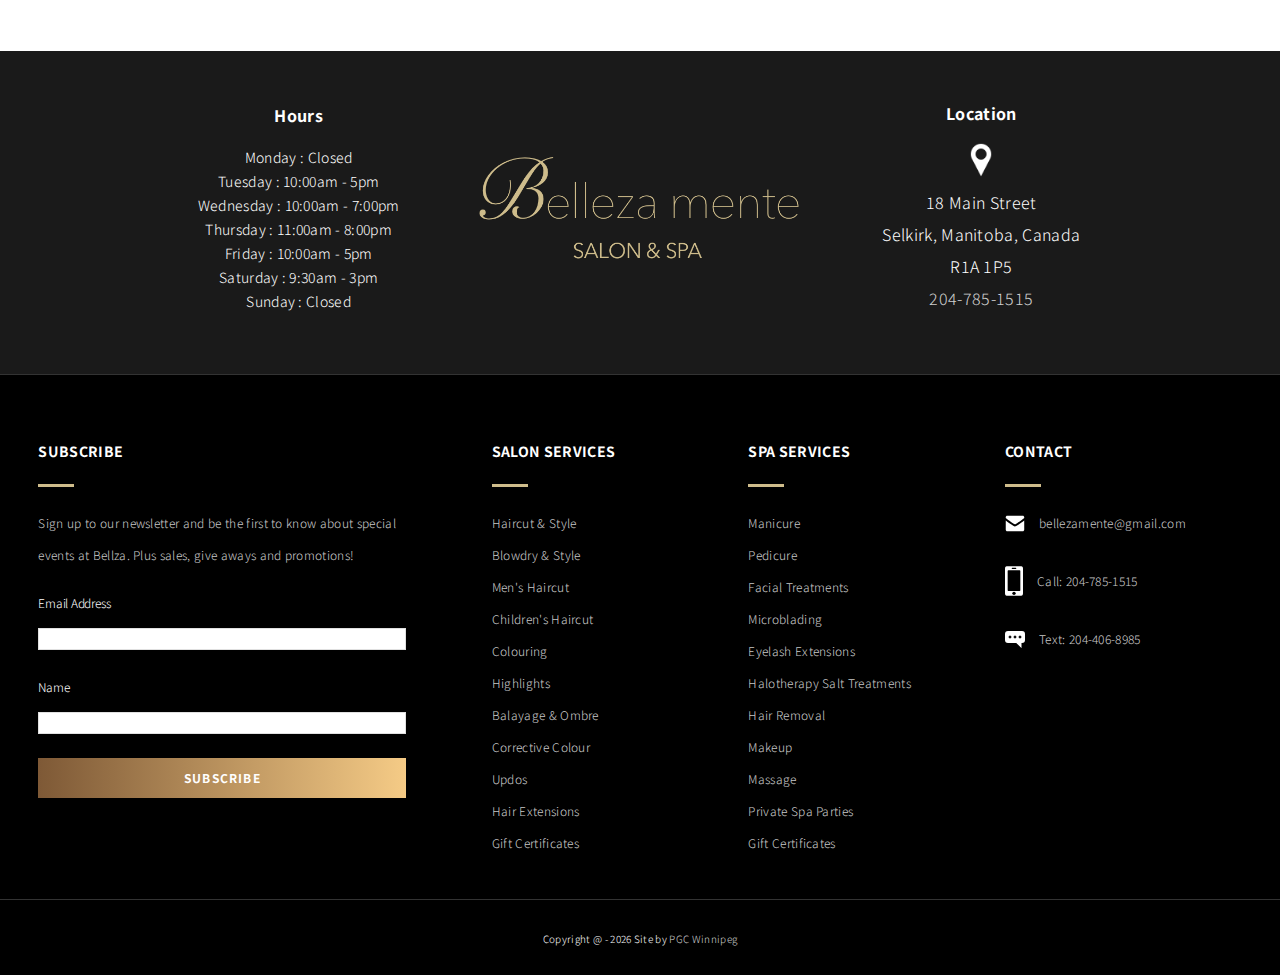
==== commit 12e42145: "updated css and new nav" ====
--- a/index.html
+++ b/index.html
@@ -22,9 +22,9 @@
     </head>
     <body>
 		<div class="homeContainer">
-			<nav class="subPageNav lashPageNav aboutNav">
-				<a href="index.html"><img class="logo" id="homeLogo" src="images/gold-Logo.png"></a>
-				<ul class="menuLinks lashPageLinks">
+			<nav class="subPageNav lashPageNav pricesNav aboutNav">
+				
+				<ul class="navLeft">
 					<li class="navLink"><a href="hair.html" class="link">HAIR</a></li>
 					<li class="dropdown"><a href="#" class="linkStyle linksSubPages dropbtn">FACE</a>
 								<div class="dropdownContent studiosDropdown">
@@ -40,12 +40,39 @@
 								  <a href="handsandfeet.html">HANDS &amp; FEET</a>
 								</div>
 							</li>
+				</ul>
+					<a href="index.html"><img class="logo" id="homeLogo" src="images/gold-circle-logo-smallest.png"></a>
+				<ul class="navRight">
 					<li class="navLink"><a href="prices.html" class="link">PRICES</a></li>
 					<li class="navLink"><a href="book.html" class="link">BOOK NOW</a></li>
 					
 					<li class="navLink"><a href="about-contact.html" class="link">ABOUT/CONTACT</a></li>
 				</ul>
 			</nav>
+			<!--<nav class="subPageNav lashPageNav aboutNav">
+				<a href="index.html"><img class="logo" id="homeLogo" src="images/selkirk-salon-sm-logo.png"></a>
+				<ul class="menuLinks lashPageLinks">
+					<li class="navLink"><a href="hair.html" class="link">HAIR</a></li>
+					<li class="dropdown"><a href="#" class="linkStyle linksSubPages dropbtn">FACE</a>
+								<div class="dropdownContent studiosDropdown">
+								  <a href="make-up-and-facials.html">MAKEUP &amp; FACIALS</a>
+								  <a href="lashesandbrows.html">LASHES &amp; BROWS</a>
+								</div>
+							</li>
+					<li class="dropdown"><a href="#" class="linkStyle linksSubPages dropbtn">BODY</a>
+								<div class="dropdownContent studiosDropdown">
+								  <a href="hair-removal.html">HAIR REMOVAL</a>
+									<a href="massage-and-salt-therapy.html">MASSAGE</a>
+								  <a href="massage-and-salt-therapy.html">HALO SALT THERAPY</a>
+								  <a href="handsandfeet.html">HANDS &amp; FEET</a>
+								</div>
+							</li>
+					<li class="navLink"><a href="prices.html" class="link">PRICES</a></li>
+					<li class="navLink"><a href="book.html" class="link">BOOK NOW</a></li>
+					
+					<li class="navLink"><a href="about-contact.html" class="link">ABOUT/CONTACT</a></li>
+				</ul>
+			</nav> -->
 			<div class="menu-wrap">
 					
 						<input type="checkbox" class="toggler">
@@ -81,7 +108,7 @@
 				<div class="imageContainer spaContainer"><div class="spaPic image"></div></div>
 				<div class="imageText spaPicText"><a href="handsandfeet.html" class="imageText"></a></div>
 			</div>
-			<img src="images/gold-logo-horizontal.png" class="blackMobileLogo">
+			<img src="images/gold-round-logo-sm.png" class="blackMobileLogo">
 			
 			<div class="welcomeText">
 				<h3>Belleza Mente Salon &amp; Spa</h3>
--- a/main.css
+++ b/main.css
@@ -83,7 +83,7 @@
 }
 #homeLogo{
 	max-width:240px;
-	padding:8px;
+	
 }
 .subPageNav a{
 	width: 100%;
@@ -324,8 +324,9 @@
 ********************************************/
 .homeGallery{
 	display:grid;
-	grid-template-columns: repeat(9, 1fr); 
+	grid-template-columns: repeat(11, 1fr); 
 	grid-template-rows: repeat(5, 18vh);
+	margin-top:130px;
 }
 .imageContainer{
 	overflow: hidden;
@@ -350,7 +351,7 @@
 	background-position:center;
 }
 .cafeContainer{
-	grid-column: 5 / 7;
+	grid-column: 5 / 8;
 	grid-row: 4 / 6;
 	background-color:grey;
 }
@@ -359,7 +360,7 @@
 	background-size:cover;
 }
 .loungeContainer{
-	grid-column: 7 / 10;
+	grid-column: 8 / 12;
 	grid-row: 1 / 6;
 	background-color:#1a1a1a;
 }
@@ -370,7 +371,7 @@
 	
 }
 .spaContainer{
-	grid-column: 5 / 7;
+	grid-column: 5 / 8;
 	grid-row: 1 / 4 ;
 	background-color:floralwhite;
 }
@@ -480,6 +481,7 @@
 	margin: 0 auto;
 	justify-content:space-between;
 	color: white;
+	align-items:center;
 }
 .locationSet{
 	text-align:center;
@@ -624,6 +626,15 @@
 .priceListLinksMobile{
 	display:none;
 }
+.navLeft, .navRight{
+	width:40%;
+	display:flex;
+	justify-content: space-around;
+	align-items:center;
+}
+#centeredLogo{
+	max-width:140px;
+}
 /*************************
 HAIR PAGE
 **************************/
@@ -715,6 +726,7 @@
 	background: transparent;
 	box-shadow:0 2px 5px 0 #A4ADBA;
 	transition:all 0.3s ease;
+	color:#1a1a1a;
 }
 
 .button button:hover{
@@ -725,7 +737,7 @@
 	text-align:center;
 	font-weight:300;
 	font-size:2.5em;
-	padding-top:180px;
+	padding-top:220px;
 	font-family:'Montserrat', sans-serif;
 }
 .lashPic{
@@ -1402,8 +1414,8 @@
 	}
 	.blackMobileLogo{
 		display: block;
-		max-width: 70%;
-		margin:100px auto 0;
+		max-width: 50%;
+		margin:90px auto 0;
 	}
 	.hairServices{
 		margin: 0 auto;
@@ -1415,7 +1427,7 @@
 		display:none;
 	}
 	.browsTitle{
-		padding: 0px;
+		padding-top: 40px;
 		font-size: 1.6em;
 	}
 	.subpageMobileLogo{
@@ -1433,6 +1445,9 @@
 	}
 	.cafeImages{
 		max-height:800px;
+	}
+	.homeGallery{
+		display:none;
 	}
 }
 @media(max-width:1060px){
@@ -1585,9 +1600,6 @@
 	.bookPageContact{
 		margin: 12px auto;	
 		}
-	.homeGallery{
-		display:none;
-	}
 	.welcomeText{
 		margin: 30px auto;
 	}
@@ -1609,6 +1621,9 @@
 	.priceHeadings{
 		line-height:50px;
 		font-size:1.8em;
+	}
+	.priceTitle{
+		padding-top:40px;
 	}
 }
 @media(max-width:750px){
@@ -1688,6 +1703,9 @@
 	}
 	.removeMobile{
 		display:none;
+	}
+	.welcomeText h3{
+		padding: 0 0 12px;
 	}
 }
 @media(max-width:600px){
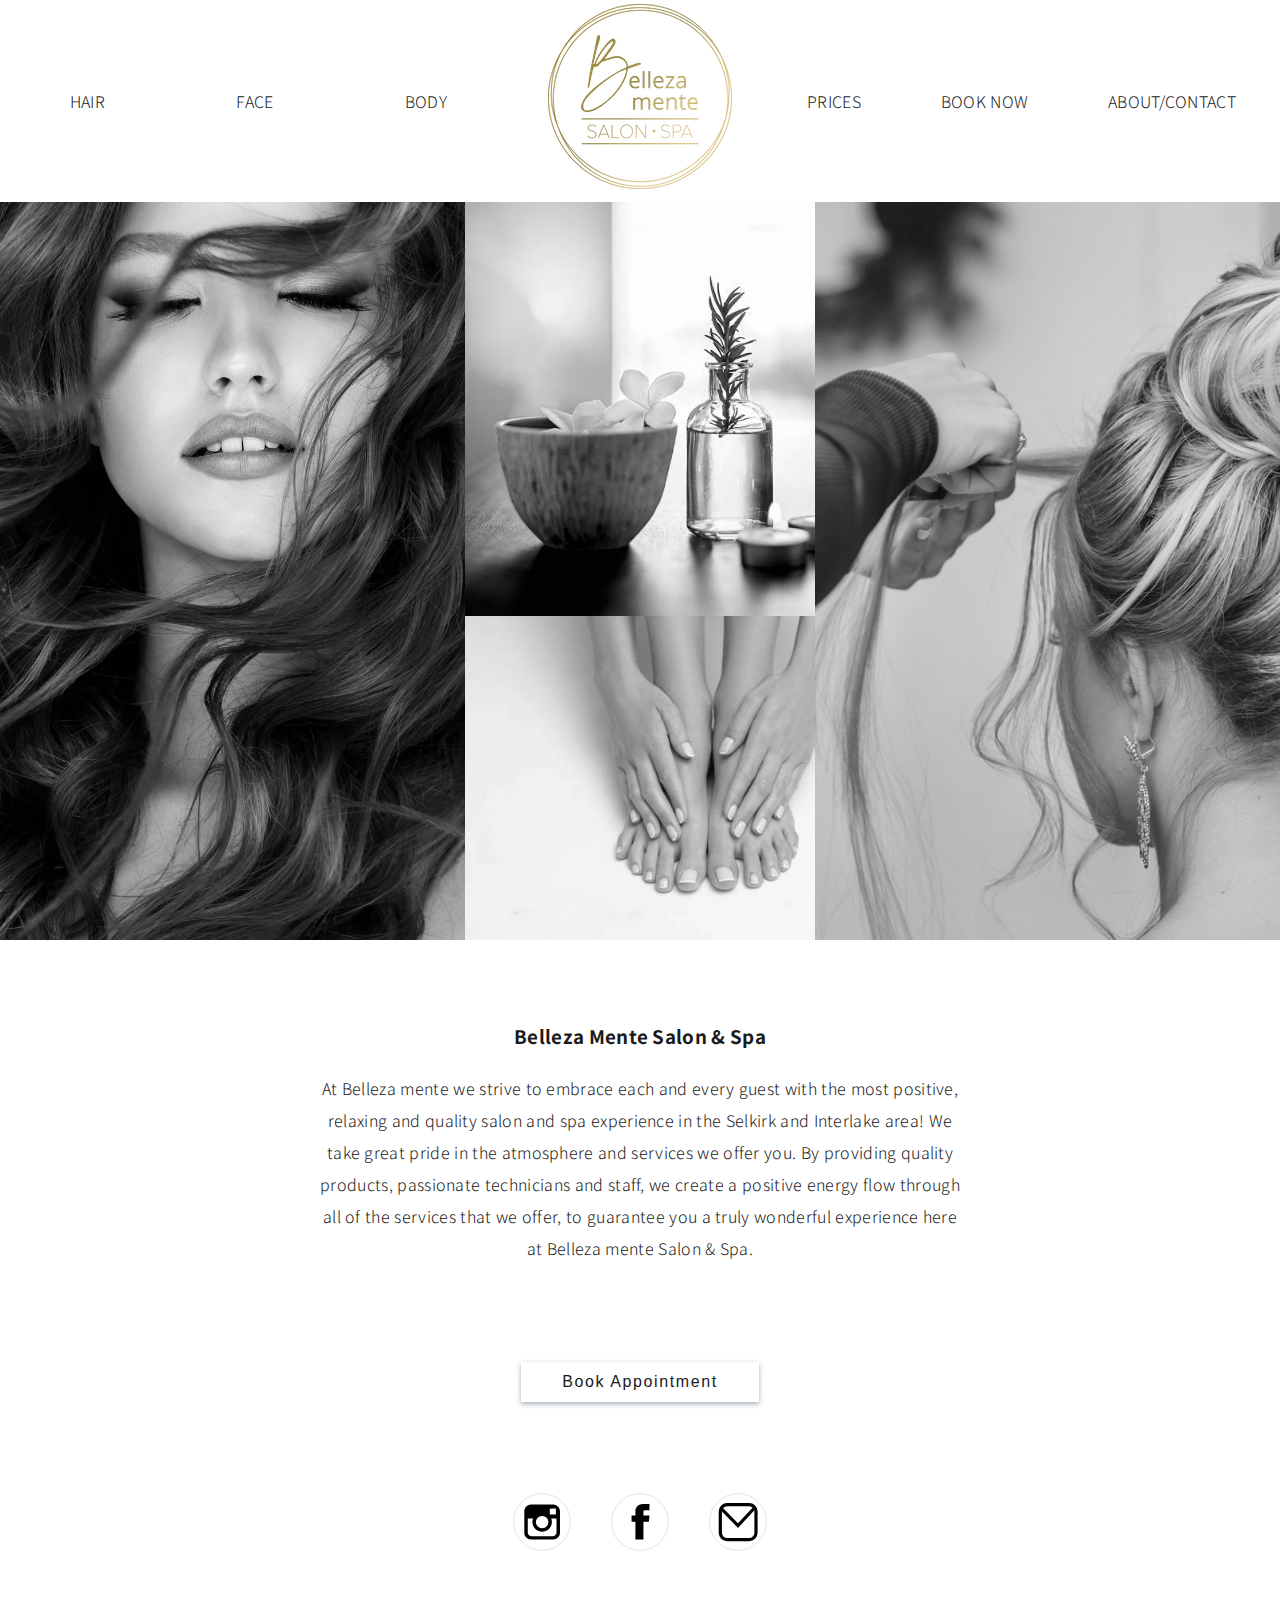
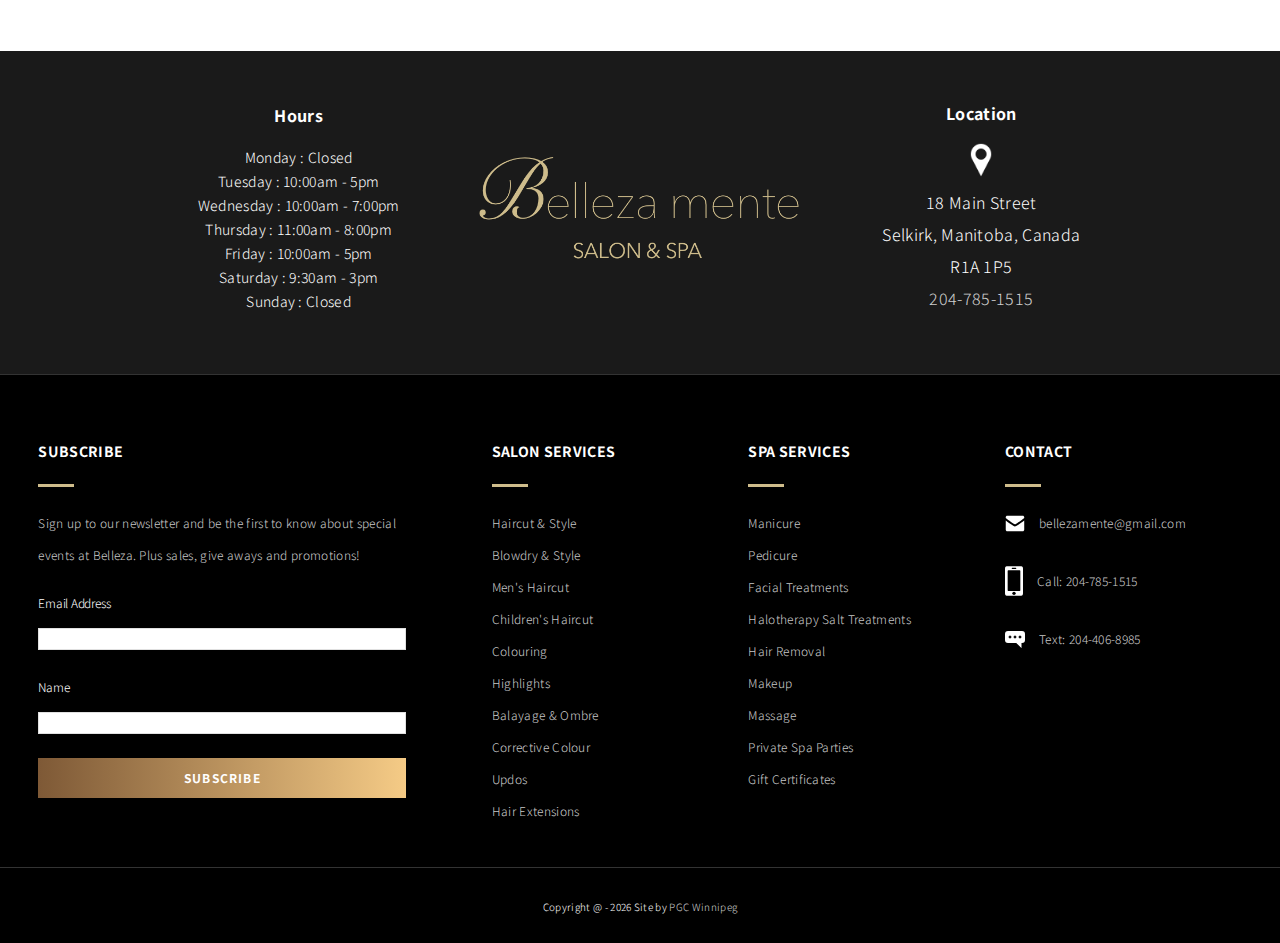
==== commit ecfbfe18: "updated pricing/about/footer corrections" ====
--- a/index.html
+++ b/index.html
@@ -197,7 +197,7 @@
 					<div class="footerLogo" name="emailSubscribe" id="emailSubscribe">
 						<div id="mc_embed_signup">
 							<h3 class="lowerFooterHeading">Subscribe</h3>
-							<p class="subscriptionDescription">Sign up to our newsletter and be the first to know about special events at Bellza. Plus sales, give aways and promotions!</p>
+							<p class="subscriptionDescription">Sign up to our newsletter and be the first to know about special events at Belleza. Plus sales, give aways and promotions!</p>
 							<form action="https://bellezamentesalon.us4.list-manage.com/subscribe/post?u=b5dc8f870463a8484b2f41b15&amp;id=987b6c4a99" method="post" id="mc-embedded-subscribe-form" name="mc-embedded-subscribe-form" class="validate" target="_blank" novalidate>
 								<div id="mc_embed_signup_scroll">
 
@@ -233,7 +233,6 @@
 							<li><a href="hair.html">Corrective Colour</a></li>
 							<li><a href="hair.html">Updos</a></li>
 							<li><a href="hair.html">Hair Extensions</a></li>
-							<li><a href="book.html#buyGC">Gift Certificates</a></li>
 						</ul>
 					</div>
 					<div class="footerMenu footerChunk">
@@ -242,8 +241,6 @@
 							<li><a href="handsandfeet.html">Manicure</a></li>
 							<li><a href="handsandfeet.html">Pedicure</a></li>
 							<li><a href="make-up-and-facials.html">Facial Treatments</a></li>
-							<li><a href="lashesandbrows.html">Microblading</a></li>
-							<li><a href="lashesandbrows.html">Eyelash Extensions</a></li>
 							<li><a href="massage-and-salt-therapy.html">Halotherapy Salt Treatments</a></li>
 							<li><a href="hair-removal.html">Hair Removal</a></li>
 							<li><a href="make-up-and-facials.html">Makeup</a></li>
--- a/main.css
+++ b/main.css
@@ -635,6 +635,9 @@
 #centeredLogo{
 	max-width:140px;
 }
+.hideLine{
+	color:black;
+}
 /*************************
 HAIR PAGE
 **************************/
@@ -661,7 +664,10 @@
 	margin: 10px auto;
 }
 .longServiceList{
-	width: initial;
+	width: 30%;
+}
+.right{
+	text-align:right;
 }
 .serviceList h3{
 	font-family: 'Montserrat', sans-serif;
@@ -672,6 +678,10 @@
 
 .serviceList p{
 	font-size:.9em;
+}
+.extraInstructions{
+	line-height:22px;
+	padding-top:14px;
 }
 .underline{
 	width: 100%;
